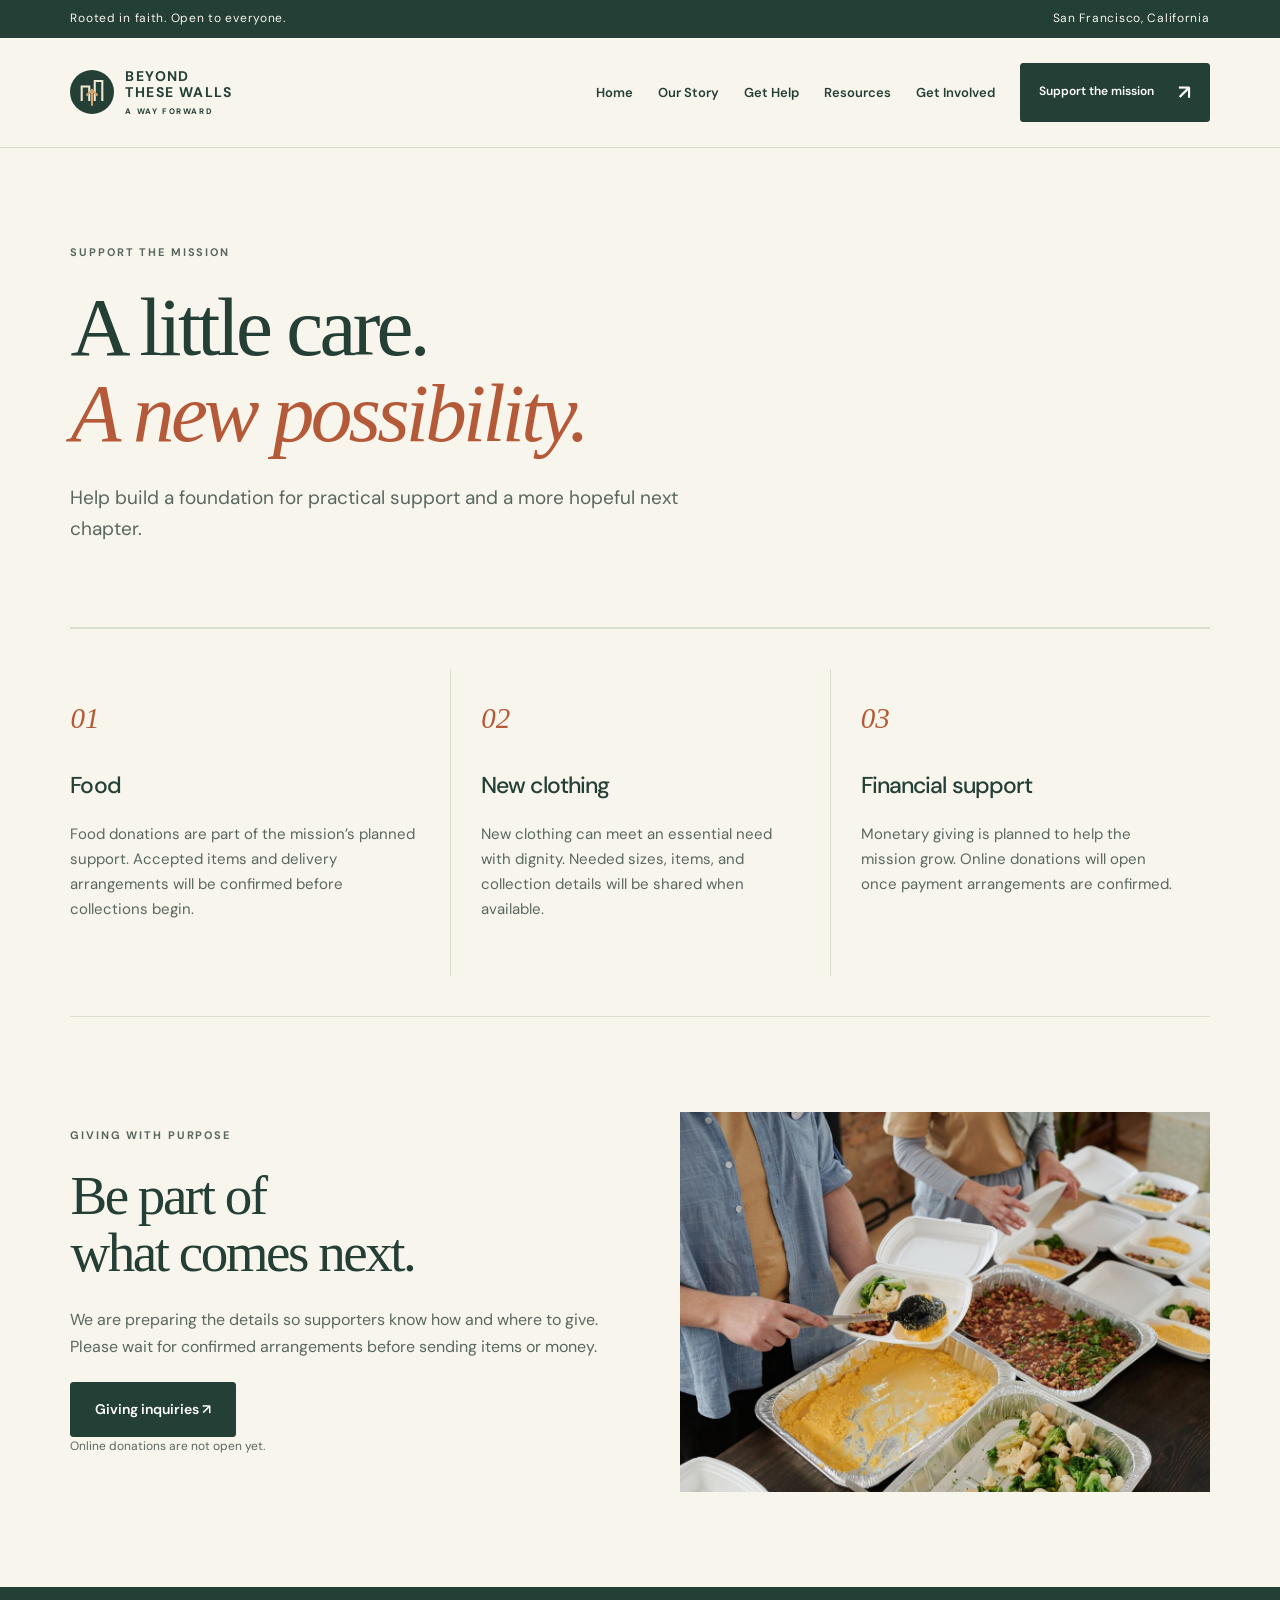
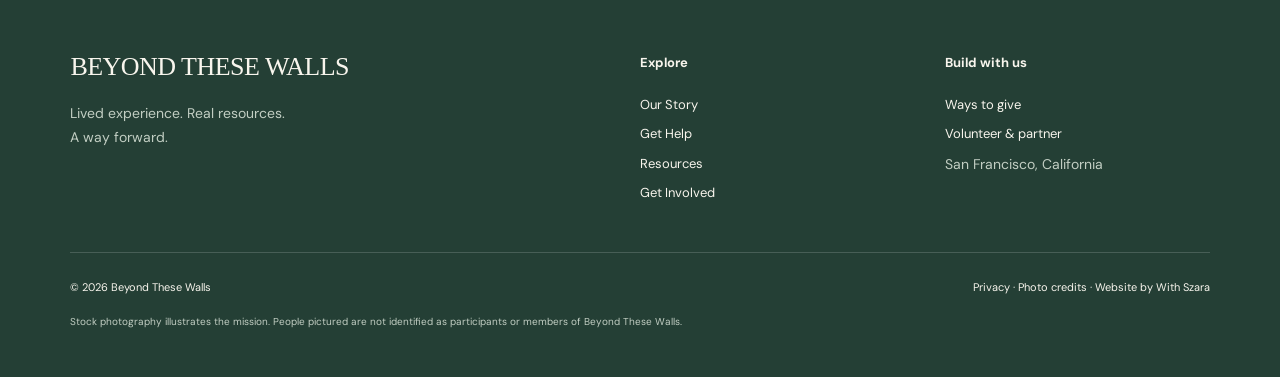
==== donate.html @ e9ce7b75 "Add complete Beyond These Walls website with local stock photography" ====
<!doctype html><html lang="en"><head><meta charset="utf-8"><meta name="viewport" content="width=device-width,initial-scale=1"><title>Support the Mission | Beyond These Walls</title><meta name="description" content="Beyond These Walls is a developing faith inspired mission in San Francisco, focused on dignity, practical resources, and a way forward for women experiencing homelessness."><meta name="theme-color" content="#243f35"><link rel="icon" href="assets/mark.svg" type="image/svg+xml"><link rel="stylesheet" href="style.css"><script src="config.js" defer></script><script src="app.js" defer></script></head><body><a class="skip" href="#main">Skip to content</a><div class="topline">Rooted in faith. Open to everyone. <span>San Francisco, California</span></div><header><a href="index.html" class="brand"><img src="assets/mark.svg" alt="" width="44" height="44"><span>BEYOND<br>THESE WALLS<small>A WAY FORWARD</small></span></a><button class="menu" aria-expanded="false" aria-controls="navigation">Menu ☰</button><nav id="navigation"><a href="index.html">Home</a><a href="our-story.html">Our Story</a><a href="get-help.html">Get Help</a><a href="resources.html">Resources</a><a href="get-involved.html">Get Involved</a><a href="donate.html" class="button compact">Support the mission <span aria-hidden="true">↗</span></a></nav></header><main id="main"><section class="pagehero wrap"><p class="eyebrow">SUPPORT THE MISSION</p><h1>A little care.<br><em>A new possibility.</em></h1><p class="lede">Help build a foundation for practical support and a more hopeful next chapter.</p></section><section class="wrap cards giving"><article><span class="number">01</span><h3>Food</h3><p>Food donations are part of the mission’s planned support. Accepted items and delivery arrangements will be confirmed before collections begin.</p></article><article><span class="number">02</span><h3>New clothing</h3><p>New clothing can meet an essential need with dignity. Needed sizes, items, and collection details will be shared when available.</p></article><article><span class="number">03</span><h3>Financial support</h3><p>Monetary giving is planned to help the mission grow. Online donations will open once payment arrangements are confirmed.</p></article></section><section class="wrap split donationpanel"><div><p class="eyebrow">GIVING WITH PURPOSE</p><h2>Be part of<br>what comes next.</h2><p>We are preparing the details so supporters know how and where to give. Please wait for confirmed arrangements before sending items or money.</p><a class="button" id="donate-link" href="get-help.html">Giving inquiries ↗</a><p class="formnote" id="donation-status">Online donations are not open yet.</p></div><img src="assets/meals.jpg" alt="Hands preparing food packs for a community donation effort" loading="lazy"></section></main><footer><div class="footergrid"><div><a class="footerbrand" href="index.html">BEYOND THESE WALLS</a><p>Lived experience. Real resources.<br>A way forward.</p></div><div><strong>Explore</strong><a href="our-story.html">Our Story</a><a href="get-help.html">Get Help</a><a href="resources.html">Resources</a><a href="get-involved.html">Get Involved</a></div><div><strong>Build with us</strong><a href="donate.html">Ways to give</a><a href="get-involved.html">Volunteer & partner</a><p>San Francisco, California</p></div></div><div class="fine">© 2026 Beyond These Walls <span><a href="privacy.html">Privacy</a> · <a href="photo-credits.html">Photo credits</a> · Website by With Szara</span></div><p class="stocknote">Stock photography illustrates the mission. People pictured are not identified as participants or members of Beyond These Walls.</p></footer></body></html>
---- style.css ----
@import url('https://fonts.googleapis.com/css2?family=DM+Sans:wght@400;500;600;700&family=Manrope:wght@400;500;600;700&display=swap');:root{--cream:#f8f5ed;--ink:#243f35;--muted:#59685f;--orange:#b55a38;--line:#d9ded1;--sand:#eee7d9}*{box-sizing:border-box}body{margin:0;background:var(--cream);color:var(--ink);font:16px/1.65 'DM Sans',Arial,sans-serif}a{color:inherit;text-decoration:none}a:hover{text-decoration:underline}button,input,select,textarea{font:inherit}button,a,input,select,textarea,summary{outline-offset:5px}img{max-width:100%;display:block;object-fit:cover}.skip{position:absolute;left:12px;top:-100px;background:white;padding:10px;z-index:99}.skip:focus{top:12px}.topline{background:var(--ink);color:var(--cream);font-size:12px;letter-spacing:.06em;padding:9px 5.5%;display:flex;justify-content:space-between}header{padding:25px 5.5%;display:flex;align-items:center;justify-content:space-between;gap:30px;border-bottom:1px solid var(--line)}.brand{display:flex;align-items:center;gap:11px;font-size:14px;font-weight:700;line-height:1.15;letter-spacing:.1em}.brand small{display:block;font-size:8px;letter-spacing:.2em;margin-top:7px}nav{display:flex;align-items:center;gap:25px;font-size:13px;font-weight:600}nav [aria-current]{text-decoration:underline;text-underline-offset:7px}.button{display:inline-flex;justify-content:center;align-items:center;gap:24px;background:var(--ink);color:#fff;padding:15px 24px;border:1px solid var(--ink);border-radius:3px;font-size:14px;font-weight:600;cursor:pointer}.button:hover{background:#365446;text-decoration:none}.button.compact{padding:12px 18px;font-size:12px}.button span{font-size:20px}.menu{display:none}.hero{display:grid;grid-template-columns:1fr 1fr;min-height:710px}.herocopy{padding:65px 9% 42px 11%}.eyebrow{font-size:11px;font-weight:700;letter-spacing:.17em;text-transform:uppercase;margin:0 0 23px}h1,h2,h3,p{margin-top:0}h1,h2{font-family:Georgia,'Times New Roman',serif;font-weight:400;line-height:1.04;letter-spacing:-.045em}h1{font-size:clamp(60px,6.4vw,100px);margin-bottom:25px}h1 em,h2 em{color:var(--orange);font-weight:400}h2{font-size:clamp(36px,4.3vw,62px);margin-bottom:26px}h3{font-size:23px;font-weight:500;line-height:1.25;letter-spacing:-.04em}p{color:var(--muted);margin-bottom:22px}.herocopy>p:not(.eyebrow){max-width:390px;font-size:17px}.actions{display:flex;align-items:center;gap:25px;flex-wrap:wrap}.textlink{font-size:14px;font-weight:600;border-bottom:1px solid var(--ink);padding-bottom:5px}.herofoot{display:flex;gap:15px;align-items:center;margin-top:42px;font-size:12px;line-height:1.45}.sun{font-size:48px;color:var(--orange);line-height:1}.herophoto{position:relative;overflow:hidden;min-height:630px}.herophoto>img{width:100%;height:100%;position:absolute;object-position:50% 40%}.herophoto:after{content:'';position:absolute;inset:0;background:linear-gradient(transparent 45%,#152d24bd)}.photolabel{position:absolute;bottom:65px;left:45px;z-index:1;color:#fff;font:38px/1.1 Georgia,serif}.photolabel em{color:#ead2af}.photoindex{position:absolute;bottom:26px;left:45px;color:white;z-index:1;font-size:10px;letter-spacing:.13em}.valuesbar{display:flex;justify-content:space-around;padding:24px 4%;background:var(--sand);font-size:13px;letter-spacing:.03em}.valuesbar span:before{content:'✳';color:var(--orange);margin-right:13px}.wrap{width:89%;max-width:1200px;margin:0 auto;padding-top:95px;padding-bottom:95px}.split{display:grid;grid-template-columns:1fr 1fr;gap:80px;align-items:start}.large{font-size:23px;line-height:1.5;color:var(--ink)}.intro{border-bottom:1px solid var(--line)}.sectionhead{display:flex;justify-content:space-between;align-items:end;gap:40px;margin-bottom:28px}.sectionhead>p{max-width:310px;font-size:14px}.cards{display:grid;grid-template-columns:repeat(3,1fr);gap:0;border-top:1px solid var(--line);border-bottom:1px solid var(--line)}.cards article{padding:33px 30px 33px 0}.cards article+article{padding-left:30px;border-left:1px solid var(--line)}.number{display:block;font:italic 29px Georgia,serif;color:var(--orange);margin-bottom:36px}.cards p{font-size:15px}.cards a{font-size:13px;font-weight:700}.imageband{height:470px;position:relative;display:flex;align-items:center;justify-content:center;text-align:center;overflow:hidden}.imageband>img{position:absolute;inset:0;width:100%;height:100%}.imageband:after{content:'';position:absolute;inset:0;background:#12271bd1}.imageband>div{position:relative;z-index:1;color:white}.imageband .eyebrow{color:#dfc2a0}.imageband h2{font-size:60px}.light{background:var(--cream);color:var(--ink);border-color:var(--cream)}.light:hover{background:var(--sand)}.invitation{text-align:center;max-width:800px}.invitation p{max-width:550px;margin-left:auto;margin-right:auto}.invitation .actions{justify-content:center}.outline{background:transparent;color:var(--ink)}.outline:hover{color:white}footer{background:var(--ink);color:var(--cream);padding:65px 5.5% 25px}footer p{color:#c2cec3;font-size:14px}.footergrid{display:grid;grid-template-columns:2fr 1fr 1fr;gap:40px}.footergrid strong{font-size:13px;display:block;margin-bottom:20px}.footergrid a:not(.footerbrand){display:block;font-size:13px;margin-bottom:8px}.footerbrand{font:26px Georgia,serif;letter-spacing:-.02em;display:block;margin-bottom:20px}.fine{display:flex;justify-content:space-between;border-top:1px solid #ffffff29;margin-top:40px;padding-top:25px;font-size:11px}.stocknote{font-size:10px;max-width:740px;margin-top:18px}.pagehero{padding-bottom:60px;border-bottom:1px solid var(--line)}.pagehero h1{font-size:clamp(55px,6.5vw,88px)}.lede{max-width:620px;font-size:19px}.storyimage img,.roundedphoto{height:580px;width:100%;border-radius:3px}.storyimage small{font-size:10px;color:var(--muted)}.belief{padding-top:10px}.belief>.large{margin-top:40px}.notice{background:var(--sand);padding:30px;margin:35px 0;border-left:3px solid var(--orange)}.notice a{font-weight:700;text-decoration:underline}.notice p:last-child{margin-bottom:0}.contact{align-items:start}.formbox{padding:35px;background:#efeee6;border:1px solid var(--line)}.formbox h2{font-size:40px}label{display:block;font-size:13px;font-weight:600;margin-bottom:18px}input,select,textarea{display:block;width:100%;padding:12px;margin-top:7px;background:var(--cream);border:1px solid #aeb8aa;border-radius:2px;color:var(--ink);font-size:15px}textarea{resize:vertical}.formnote{font-size:12px}#form-status{font-size:14px;font-weight:600}button:disabled{background:#ddd9cf;border-color:#bbb6a9;color:#525d53;cursor:not-allowed}details{padding:19px 0;border-bottom:1px solid var(--line)}summary{font-size:15px;font-weight:600;cursor:pointer}details p{font-size:14px;margin:15px 0 0}.resourcegrid{display:grid;grid-template-columns:1fr 1fr;gap:40px;padding-bottom:30px}.resource{border-bottom:1px solid var(--line);padding-bottom:35px}.resource h2{font-size:34px;line-height:1.15}.resource .number{margin-bottom:15px}.resource .eyebrow{margin-bottom:12px}.resourcegrid+.notice{width:89%;max-width:1200px;margin:0 auto 90px}.opportunity{border-top:1px solid var(--line);padding-top:20px}.opportunity h3{margin-bottom:12px}.giving{padding-top:40px;padding-bottom:40px}.donationpanel{align-items:center}.donationpanel img{height:380px;width:100%}.prose{max-width:850px;padding-top:65px}.prose h2{font-size:32px;margin-top:30px}.prose a{text-decoration:underline}@media(min-width:1550px){.hero{min-height:800px}.herocopy{padding-top:85px}}@media(max-width:1100px){nav{gap:13px;font-size:12px}.button.compact{gap:9px;padding:10px}.herocopy{padding:45px 7%}.hero{min-height:650px}h1{font-size:72px}.herophoto{min-height:650px}.split{gap:40px}.actions{gap:18px}}@media(max-width:800px){header{flex-wrap:wrap;padding:20px 5.5%;gap:15px}.menu{display:block;background:transparent;border:1px solid var(--line);padding:9px 12px;color:var(--ink);border-radius:2px}nav{display:none;width:100%;flex-direction:column;align-items:stretch;padding:10px 0}nav.open{display:flex}nav a{padding:8px 0}.topline{font-size:10px}.topline span{display:none}.hero{grid-template-columns:1fr}.herocopy{padding:48px 5.5% 40px}h1{font-size:74px}.herophoto{min-height:480px}.herophoto>img{object-position:50% 38%}.herofoot{margin-top:30px}.photolabel{bottom:50px;left:25px;font-size:34px}.photoindex{left:25px}.valuesbar{flex-direction:column;gap:12px;padding:22px 5.5%}.wrap{padding:60px 0}.split{grid-template-columns:1fr;gap:30px}.sectionhead{display:block}.sectionhead>p{max-width:none}.cards{grid-template-columns:1fr}.cards article,.cards article+article{padding:28px 0;border-left:0;border-bottom:1px solid var(--line)}.cards article:last-child{border-bottom:0}.number{margin-bottom:20px}.imageband{height:390px;padding:0 5.5%}.imageband h2{font-size:42px}.footergrid{grid-template-columns:1fr 1fr;gap:25px}.footergrid>div:first-child{grid-column:1/-1}.fine{flex-direction:column;gap:15px}.pagehero h1{font-size:56px}.storyimage img,.roundedphoto{height:400px}.belief{padding-top:15px}.resourcegrid{grid-template-columns:1fr;gap:30px}.resourcegrid+.notice{padding:25px;margin-bottom:60px}.formbox{padding:25px}.giving{padding:30px 0}.prose{padding-top:30px}.donationpanel img{height:280px}}@media(prefers-reduced-motion:no-preference){.button{transition:background .15s}html{scroll-behavior:smooth}}
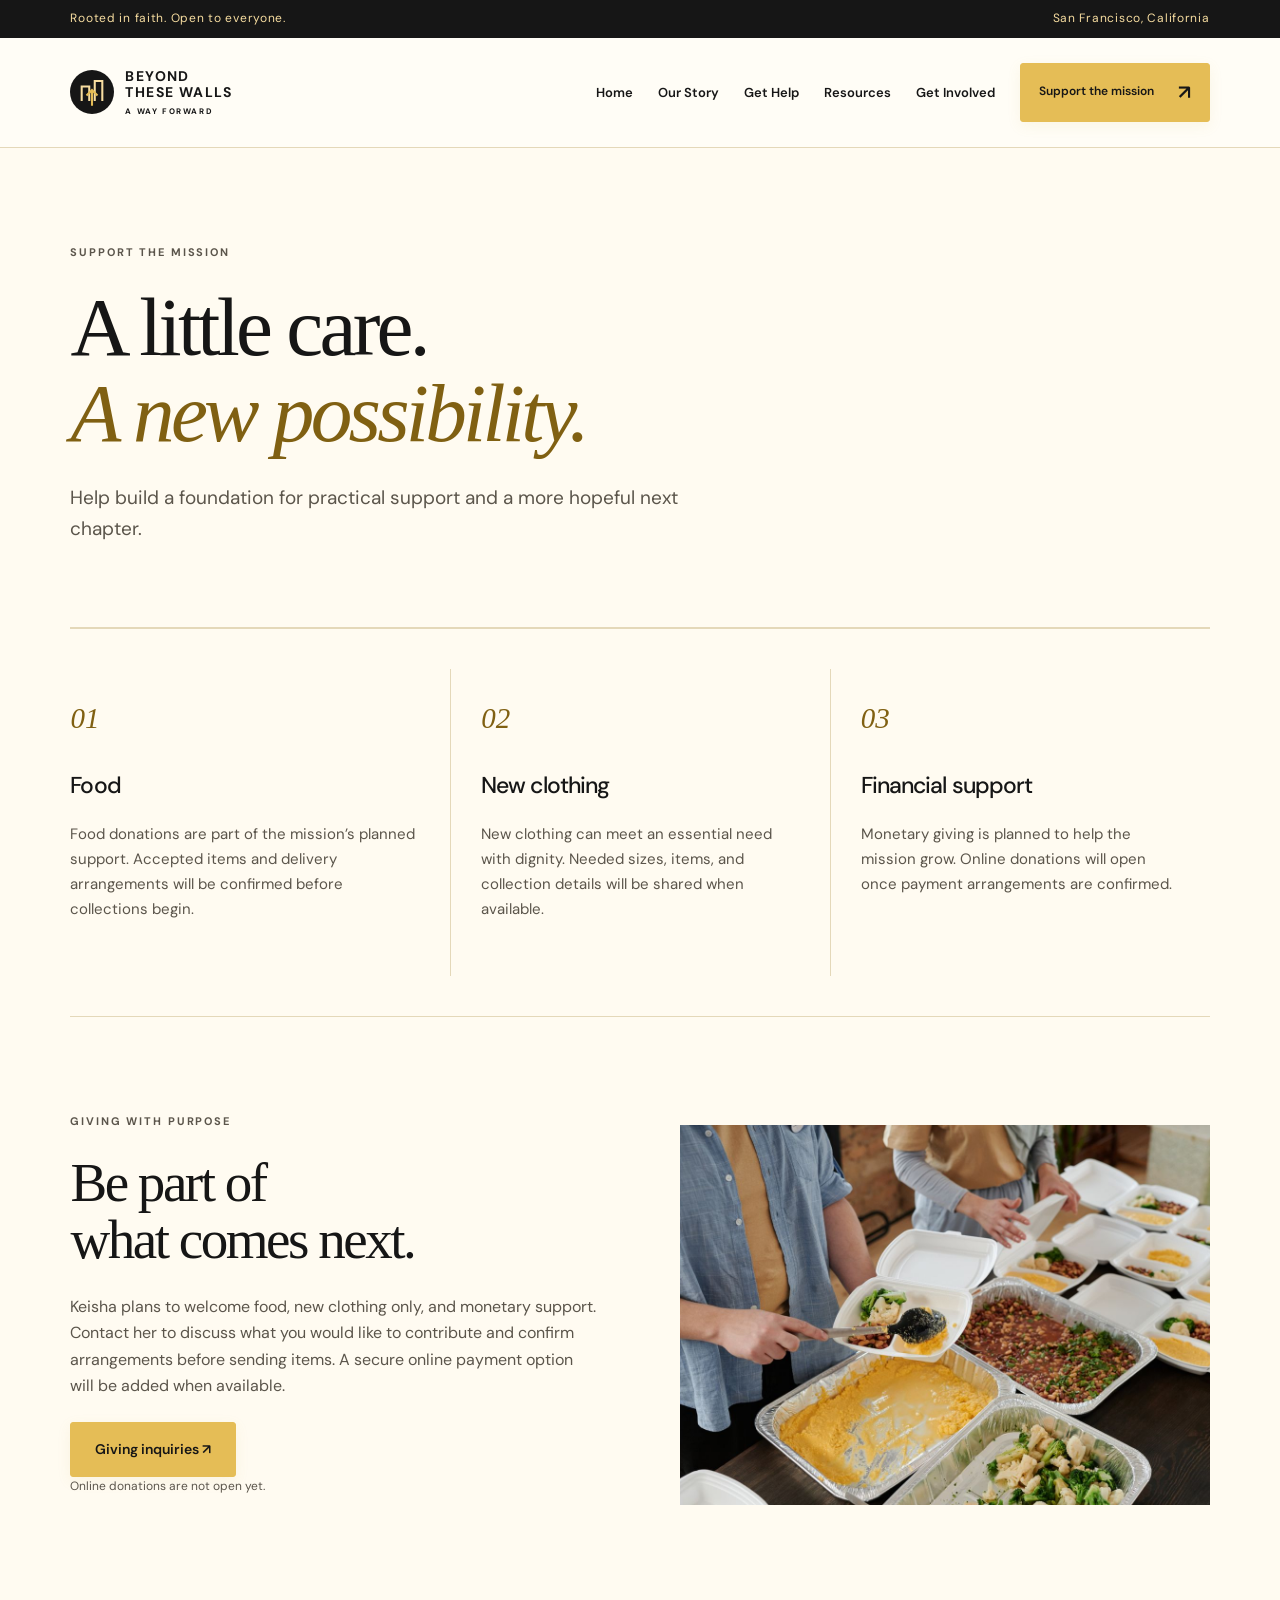
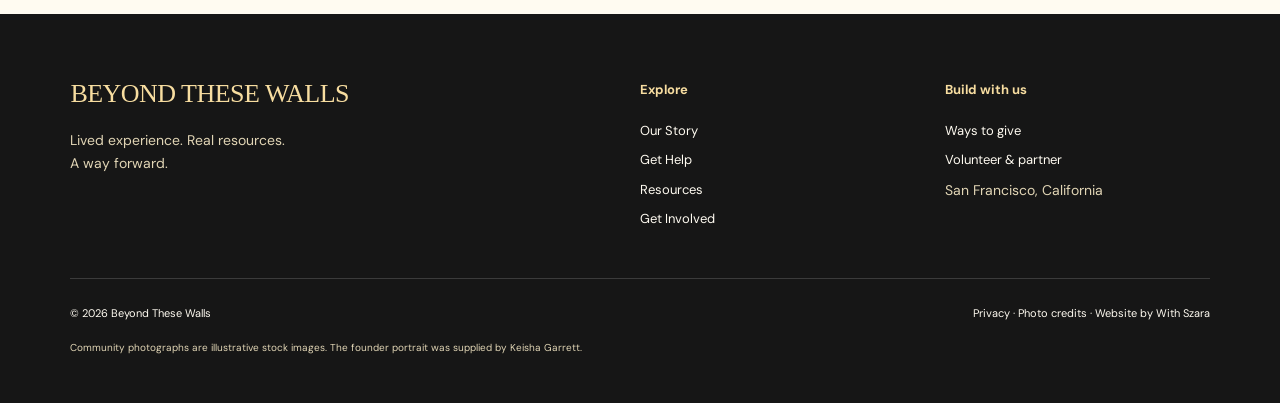
==== commit e88520d8: "Apply Keisha's royal gold and black branding, founder portrait, resource categories and email inquir" ====
--- a/donate.html
+++ b/donate.html
@@ -1 +1 @@
-<!doctype html><html lang="en"><head><meta charset="utf-8"><meta name="viewport" content="width=device-width,initial-scale=1"><title>Support the Mission | Beyond These Walls</title><meta name="description" content="Beyond These Walls is a developing faith inspired mission in San Francisco, focused on dignity, practical resources, and a way forward for women experiencing homelessness."><meta name="theme-color" content="#243f35"><link rel="icon" href="assets/mark.svg" type="image/svg+xml"><link rel="stylesheet" href="style.css"><script src="config.js" defer></script><script src="app.js" defer></script></head><body><a class="skip" href="#main">Skip to content</a><div class="topline">Rooted in faith. Open to everyone. <span>San Francisco, California</span></div><header><a href="index.html" class="brand"><img src="assets/mark.svg" alt="" width="44" height="44"><span>BEYOND<br>THESE WALLS<small>A WAY FORWARD</small></span></a><button class="menu" aria-expanded="false" aria-controls="navigation">Menu ☰</button><nav id="navigation"><a href="index.html">Home</a><a href="our-story.html">Our Story</a><a href="get-help.html">Get Help</a><a href="resources.html">Resources</a><a href="get-involved.html">Get Involved</a><a href="donate.html" class="button compact">Support the mission <span aria-hidden="true">↗</span></a></nav></header><main id="main"><section class="pagehero wrap"><p class="eyebrow">SUPPORT THE MISSION</p><h1>A little care.<br><em>A new possibility.</em></h1><p class="lede">Help build a foundation for practical support and a more hopeful next chapter.</p></section><section class="wrap cards giving"><article><span class="number">01</span><h3>Food</h3><p>Food donations are part of the mission’s planned support. Accepted items and delivery arrangements will be confirmed before collections begin.</p></article><article><span class="number">02</span><h3>New clothing</h3><p>New clothing can meet an essential need with dignity. Needed sizes, items, and collection details will be shared when available.</p></article><article><span class="number">03</span><h3>Financial support</h3><p>Monetary giving is planned to help the mission grow. Online donations will open once payment arrangements are confirmed.</p></article></section><section class="wrap split donationpanel"><div><p class="eyebrow">GIVING WITH PURPOSE</p><h2>Be part of<br>what comes next.</h2><p>We are preparing the details so supporters know how and where to give. Please wait for confirmed arrangements before sending items or money.</p><a class="button" id="donate-link" href="get-help.html">Giving inquiries ↗</a><p class="formnote" id="donation-status">Online donations are not open yet.</p></div><img src="assets/meals.jpg" alt="Hands preparing food packs for a community donation effort" loading="lazy"></section></main><footer><div class="footergrid"><div><a class="footerbrand" href="index.html">BEYOND THESE WALLS</a><p>Lived experience. Real resources.<br>A way forward.</p></div><div><strong>Explore</strong><a href="our-story.html">Our Story</a><a href="get-help.html">Get Help</a><a href="resources.html">Resources</a><a href="get-involved.html">Get Involved</a></div><div><strong>Build with us</strong><a href="donate.html">Ways to give</a><a href="get-involved.html">Volunteer & partner</a><p>San Francisco, California</p></div></div><div class="fine">© 2026 Beyond These Walls <span><a href="privacy.html">Privacy</a> · <a href="photo-credits.html">Photo credits</a> · Website by With Szara</span></div><p class="stocknote">Stock photography illustrates the mission. People pictured are not identified as participants or members of Beyond These Walls.</p></footer></body></html>+<!doctype html><html lang="en"><head><meta charset="utf-8"><meta name="viewport" content="width=device-width,initial-scale=1"><title>Support the Mission | Beyond These Walls</title><meta name="description" content="Beyond These Walls is a developing faith inspired mission in San Francisco, focused on dignity, practical resources, and a way forward for women experiencing homelessness."><meta name="theme-color" content="#161616"><link rel="icon" href="assets/mark.svg" type="image/svg+xml"><link rel="stylesheet" href="style.css"><script src="config.js" defer></script><script src="app.js" defer></script></head><body><a class="skip" href="#main">Skip to content</a><div class="topline">Rooted in faith. Open to everyone. <span>San Francisco, California</span></div><header><a href="index.html" class="brand"><img src="assets/mark.svg" alt="" width="44" height="44"><span>BEYOND<br>THESE WALLS<small>A WAY FORWARD</small></span></a><button class="menu" aria-expanded="false" aria-controls="navigation">Menu ☰</button><nav id="navigation"><a href="index.html">Home</a><a href="our-story.html">Our Story</a><a href="get-help.html">Get Help</a><a href="resources.html">Resources</a><a href="get-involved.html">Get Involved</a><a href="donate.html" class="button compact">Support the mission <span aria-hidden="true">↗</span></a></nav></header><main id="main"><section class="pagehero wrap"><p class="eyebrow">SUPPORT THE MISSION</p><h1>A little care.<br><em>A new possibility.</em></h1><p class="lede">Help build a foundation for practical support and a more hopeful next chapter.</p></section><section class="wrap cards giving"><article><span class="number">01</span><h3>Food</h3><p>Food donations are part of the mission’s planned support. Accepted items and delivery arrangements will be confirmed before collections begin.</p></article><article><span class="number">02</span><h3>New clothing</h3><p>New clothing can meet an essential need with dignity. Needed sizes, items, and collection details will be shared when available.</p></article><article><span class="number">03</span><h3>Financial support</h3><p>Monetary giving is planned to help the mission grow. Online donations will open once payment arrangements are confirmed.</p></article></section><section class="wrap split donationpanel"><div><p class="eyebrow">GIVING WITH PURPOSE</p><h2>Be part of<br>what comes next.</h2><p>Keisha plans to welcome food, new clothing only, and monetary support. Contact her to discuss what you would like to contribute and confirm arrangements before sending items. A secure online payment option will be added when available.</p><a class="button" id="donate-link" href="get-help.html">Giving inquiries ↗</a><p class="formnote" id="donation-status">Online donations are not open yet.</p></div><img src="assets/meals.jpg" alt="Hands preparing food packs for a community donation effort" loading="lazy"></section></main><footer><div class="footergrid"><div><a class="footerbrand" href="index.html">BEYOND THESE WALLS</a><p>Lived experience. Real resources.<br>A way forward.</p></div><div><strong>Explore</strong><a href="our-story.html">Our Story</a><a href="get-help.html">Get Help</a><a href="resources.html">Resources</a><a href="get-involved.html">Get Involved</a></div><div><strong>Build with us</strong><a href="donate.html">Ways to give</a><a href="get-involved.html">Volunteer & partner</a><p>San Francisco, California</p></div></div><div class="fine">© 2026 Beyond These Walls <span><a href="privacy.html">Privacy</a> · <a href="photo-credits.html">Photo credits</a> · Website by With Szara</span></div><p class="stocknote">Community photographs are illustrative stock images. The founder portrait was supplied by Keisha Garrett.</p></footer></body></html>
--- a/style.css
+++ b/style.css
@@ -1 +1,3 @@
-@import url('https://fonts.googleapis.com/css2?family=DM+Sans:wght@400;500;600;700&family=Manrope:wght@400;500;600;700&display=swap');:root{--cream:#f8f5ed;--ink:#243f35;--muted:#59685f;--orange:#b55a38;--line:#d9ded1;--sand:#eee7d9}*{box-sizing:border-box}body{margin:0;background:var(--cream);color:var(--ink);font:16px/1.65 'DM Sans',Arial,sans-serif}a{color:inherit;text-decoration:none}a:hover{text-decoration:underline}button,input,select,textarea{font:inherit}button,a,input,select,textarea,summary{outline-offset:5px}img{max-width:100%;display:block;object-fit:cover}.skip{position:absolute;left:12px;top:-100px;background:white;padding:10px;z-index:99}.skip:focus{top:12px}.topline{background:var(--ink);color:var(--cream);font-size:12px;letter-spacing:.06em;padding:9px 5.5%;display:flex;justify-content:space-between}header{padding:25px 5.5%;display:flex;align-items:center;justify-content:space-between;gap:30px;border-bottom:1px solid var(--line)}.brand{display:flex;align-items:center;gap:11px;font-size:14px;font-weight:700;line-height:1.15;letter-spacing:.1em}.brand small{display:block;font-size:8px;letter-spacing:.2em;margin-top:7px}nav{display:flex;align-items:center;gap:25px;font-size:13px;font-weight:600}nav [aria-current]{text-decoration:underline;text-underline-offset:7px}.button{display:inline-flex;justify-content:center;align-items:center;gap:24px;background:var(--ink);color:#fff;padding:15px 24px;border:1px solid var(--ink);border-radius:3px;font-size:14px;font-weight:600;cursor:pointer}.button:hover{background:#365446;text-decoration:none}.button.compact{padding:12px 18px;font-size:12px}.button span{font-size:20px}.menu{display:none}.hero{display:grid;grid-template-columns:1fr 1fr;min-height:710px}.herocopy{padding:65px 9% 42px 11%}.eyebrow{font-size:11px;font-weight:700;letter-spacing:.17em;text-transform:uppercase;margin:0 0 23px}h1,h2,h3,p{margin-top:0}h1,h2{font-family:Georgia,'Times New Roman',serif;font-weight:400;line-height:1.04;letter-spacing:-.045em}h1{font-size:clamp(60px,6.4vw,100px);margin-bottom:25px}h1 em,h2 em{color:var(--orange);font-weight:400}h2{font-size:clamp(36px,4.3vw,62px);margin-bottom:26px}h3{font-size:23px;font-weight:500;line-height:1.25;letter-spacing:-.04em}p{color:var(--muted);margin-bottom:22px}.herocopy>p:not(.eyebrow){max-width:390px;font-size:17px}.actions{display:flex;align-items:center;gap:25px;flex-wrap:wrap}.textlink{font-size:14px;font-weight:600;border-bottom:1px solid var(--ink);padding-bottom:5px}.herofoot{display:flex;gap:15px;align-items:center;margin-top:42px;font-size:12px;line-height:1.45}.sun{font-size:48px;color:var(--orange);line-height:1}.herophoto{position:relative;overflow:hidden;min-height:630px}.herophoto>img{width:100%;height:100%;position:absolute;object-position:50% 40%}.herophoto:after{content:'';position:absolute;inset:0;background:linear-gradient(transparent 45%,#152d24bd)}.photolabel{position:absolute;bottom:65px;left:45px;z-index:1;color:#fff;font:38px/1.1 Georgia,serif}.photolabel em{color:#ead2af}.photoindex{position:absolute;bottom:26px;left:45px;color:white;z-index:1;font-size:10px;letter-spacing:.13em}.valuesbar{display:flex;justify-content:space-around;padding:24px 4%;background:var(--sand);font-size:13px;letter-spacing:.03em}.valuesbar span:before{content:'✳';color:var(--orange);margin-right:13px}.wrap{width:89%;max-width:1200px;margin:0 auto;padding-top:95px;padding-bottom:95px}.split{display:grid;grid-template-columns:1fr 1fr;gap:80px;align-items:start}.large{font-size:23px;line-height:1.5;color:var(--ink)}.intro{border-bottom:1px solid var(--line)}.sectionhead{display:flex;justify-content:space-between;align-items:end;gap:40px;margin-bottom:28px}.sectionhead>p{max-width:310px;font-size:14px}.cards{display:grid;grid-template-columns:repeat(3,1fr);gap:0;border-top:1px solid var(--line);border-bottom:1px solid var(--line)}.cards article{padding:33px 30px 33px 0}.cards article+article{padding-left:30px;border-left:1px solid var(--line)}.number{display:block;font:italic 29px Georgia,serif;color:var(--orange);margin-bottom:36px}.cards p{font-size:15px}.cards a{font-size:13px;font-weight:700}.imageband{height:470px;position:relative;display:flex;align-items:center;justify-content:center;text-align:center;overflow:hidden}.imageband>img{position:absolute;inset:0;width:100%;height:100%}.imageband:after{content:'';position:absolute;inset:0;background:#12271bd1}.imageband>div{position:relative;z-index:1;color:white}.imageband .eyebrow{color:#dfc2a0}.imageband h2{font-size:60px}.light{background:var(--cream);color:var(--ink);border-color:var(--cream)}.light:hover{background:var(--sand)}.invitation{text-align:center;max-width:800px}.invitation p{max-width:550px;margin-left:auto;margin-right:auto}.invitation .actions{justify-content:center}.outline{background:transparent;color:var(--ink)}.outline:hover{color:white}footer{background:var(--ink);color:var(--cream);padding:65px 5.5% 25px}footer p{color:#c2cec3;font-size:14px}.footergrid{display:grid;grid-template-columns:2fr 1fr 1fr;gap:40px}.footergrid strong{font-size:13px;display:block;margin-bottom:20px}.footergrid a:not(.footerbrand){display:block;font-size:13px;margin-bottom:8px}.footerbrand{font:26px Georgia,serif;letter-spacing:-.02em;display:block;margin-bottom:20px}.fine{display:flex;justify-content:space-between;border-top:1px solid #ffffff29;margin-top:40px;padding-top:25px;font-size:11px}.stocknote{font-size:10px;max-width:740px;margin-top:18px}.pagehero{padding-bottom:60px;border-bottom:1px solid var(--line)}.pagehero h1{font-size:clamp(55px,6.5vw,88px)}.lede{max-width:620px;font-size:19px}.storyimage img,.roundedphoto{height:580px;width:100%;border-radius:3px}.storyimage small{font-size:10px;color:var(--muted)}.belief{padding-top:10px}.belief>.large{margin-top:40px}.notice{background:var(--sand);padding:30px;margin:35px 0;border-left:3px solid var(--orange)}.notice a{font-weight:700;text-decoration:underline}.notice p:last-child{margin-bottom:0}.contact{align-items:start}.formbox{padding:35px;background:#efeee6;border:1px solid var(--line)}.formbox h2{font-size:40px}label{display:block;font-size:13px;font-weight:600;margin-bottom:18px}input,select,textarea{display:block;width:100%;padding:12px;margin-top:7px;background:var(--cream);border:1px solid #aeb8aa;border-radius:2px;color:var(--ink);font-size:15px}textarea{resize:vertical}.formnote{font-size:12px}#form-status{font-size:14px;font-weight:600}button:disabled{background:#ddd9cf;border-color:#bbb6a9;color:#525d53;cursor:not-allowed}details{padding:19px 0;border-bottom:1px solid var(--line)}summary{font-size:15px;font-weight:600;cursor:pointer}details p{font-size:14px;margin:15px 0 0}.resourcegrid{display:grid;grid-template-columns:1fr 1fr;gap:40px;padding-bottom:30px}.resource{border-bottom:1px solid var(--line);padding-bottom:35px}.resource h2{font-size:34px;line-height:1.15}.resource .number{margin-bottom:15px}.resource .eyebrow{margin-bottom:12px}.resourcegrid+.notice{width:89%;max-width:1200px;margin:0 auto 90px}.opportunity{border-top:1px solid var(--line);padding-top:20px}.opportunity h3{margin-bottom:12px}.giving{padding-top:40px;padding-bottom:40px}.donationpanel{align-items:center}.donationpanel img{height:380px;width:100%}.prose{max-width:850px;padding-top:65px}.prose h2{font-size:32px;margin-top:30px}.prose a{text-decoration:underline}@media(min-width:1550px){.hero{min-height:800px}.herocopy{padding-top:85px}}@media(max-width:1100px){nav{gap:13px;font-size:12px}.button.compact{gap:9px;padding:10px}.herocopy{padding:45px 7%}.hero{min-height:650px}h1{font-size:72px}.herophoto{min-height:650px}.split{gap:40px}.actions{gap:18px}}@media(max-width:800px){header{flex-wrap:wrap;padding:20px 5.5%;gap:15px}.menu{display:block;background:transparent;border:1px solid var(--line);padding:9px 12px;color:var(--ink);border-radius:2px}nav{display:none;width:100%;flex-direction:column;align-items:stretch;padding:10px 0}nav.open{display:flex}nav a{padding:8px 0}.topline{font-size:10px}.topline span{display:none}.hero{grid-template-columns:1fr}.herocopy{padding:48px 5.5% 40px}h1{font-size:74px}.herophoto{min-height:480px}.herophoto>img{object-position:50% 38%}.herofoot{margin-top:30px}.photolabel{bottom:50px;left:25px;font-size:34px}.photoindex{left:25px}.valuesbar{flex-direction:column;gap:12px;padding:22px 5.5%}.wrap{padding:60px 0}.split{grid-template-columns:1fr;gap:30px}.sectionhead{display:block}.sectionhead>p{max-width:none}.cards{grid-template-columns:1fr}.cards article,.cards article+article{padding:28px 0;border-left:0;border-bottom:1px solid var(--line)}.cards article:last-child{border-bottom:0}.number{margin-bottom:20px}.imageband{height:390px;padding:0 5.5%}.imageband h2{font-size:42px}.footergrid{grid-template-columns:1fr 1fr;gap:25px}.footergrid>div:first-child{grid-column:1/-1}.fine{flex-direction:column;gap:15px}.pagehero h1{font-size:56px}.storyimage img,.roundedphoto{height:400px}.belief{padding-top:15px}.resourcegrid{grid-template-columns:1fr;gap:30px}.resourcegrid+.notice{padding:25px;margin-bottom:60px}.formbox{padding:25px}.giving{padding:30px 0}.prose{padding-top:30px}.donationpanel img{height:280px}}@media(prefers-reduced-motion:no-preference){.button{transition:background .15s}html{scroll-behavior:smooth}}+@import url('https://fonts.googleapis.com/css2?family=DM+Sans:wght@400;500;600;700&family=Manrope:wght@400;500;600;700&display=swap');:root{--cream:#fffbf1;--ink:#161616;--muted:#5b554b;--orange:#806012;--line:#e4d8b9;--sand:#f4e7bf}*{box-sizing:border-box}body{margin:0;background:var(--cream);color:var(--ink);font:16px/1.65 'DM Sans',Arial,sans-serif}a{color:inherit;text-decoration:none}a:hover{text-decoration:underline}button,input,select,textarea{font:inherit}button,a,input,select,textarea,summary{outline-offset:5px}img{max-width:100%;display:block;object-fit:cover}.skip{position:absolute;left:12px;top:-100px;background:white;padding:10px;z-index:99}.skip:focus{top:12px}.topline{background:var(--ink);color:var(--cream);font-size:12px;letter-spacing:.06em;padding:9px 5.5%;display:flex;justify-content:space-between}header{padding:25px 5.5%;display:flex;align-items:center;justify-content:space-between;gap:30px;border-bottom:1px solid var(--line)}.brand{display:flex;align-items:center;gap:11px;font-size:14px;font-weight:700;line-height:1.15;letter-spacing:.1em}.brand small{display:block;font-size:8px;letter-spacing:.2em;margin-top:7px}nav{display:flex;align-items:center;gap:25px;font-size:13px;font-weight:600}nav [aria-current]{text-decoration:underline;text-underline-offset:7px}.button{display:inline-flex;justify-content:center;align-items:center;gap:24px;background:var(--ink);color:#fff;padding:15px 24px;border:1px solid var(--ink);border-radius:3px;font-size:14px;font-weight:600;cursor:pointer}.button:hover{background:#373020;text-decoration:none}.button.compact{padding:12px 18px;font-size:12px}.button span{font-size:20px}.menu{display:none}.hero{display:grid;grid-template-columns:1fr 1fr;min-height:710px}.herocopy{padding:65px 9% 42px 11%}.eyebrow{font-size:11px;font-weight:700;letter-spacing:.17em;text-transform:uppercase;margin:0 0 23px}h1,h2,h3,p{margin-top:0}h1,h2{font-family:Georgia,'Times New Roman',serif;font-weight:400;line-height:1.04;letter-spacing:-.045em}h1{font-size:clamp(60px,6.4vw,100px);margin-bottom:25px}h1 em,h2 em{color:var(--orange);font-weight:400}h2{font-size:clamp(36px,4.3vw,62px);margin-bottom:26px}h3{font-size:23px;font-weight:500;line-height:1.25;letter-spacing:-.04em}p{color:var(--muted);margin-bottom:22px}.herocopy>p:not(.eyebrow){max-width:390px;font-size:17px}.actions{display:flex;align-items:center;gap:25px;flex-wrap:wrap}.textlink{font-size:14px;font-weight:600;border-bottom:1px solid var(--ink);padding-bottom:5px}.herofoot{display:flex;gap:15px;align-items:center;margin-top:42px;font-size:12px;line-height:1.45}.sun{font-size:48px;color:var(--orange);line-height:1}.herophoto{position:relative;overflow:hidden;min-height:630px}.herophoto>img{width:100%;height:100%;position:absolute;object-position:50% 40%}.herophoto:after{content:'';position:absolute;inset:0;background:linear-gradient(transparent 45%,#171309ce)}.photolabel{position:absolute;bottom:65px;left:45px;z-index:1;color:#fff;font:38px/1.1 Georgia,serif}.photolabel em{color:#ead2af}.photoindex{position:absolute;bottom:26px;left:45px;color:white;z-index:1;font-size:10px;letter-spacing:.13em}.valuesbar{display:flex;justify-content:space-around;padding:24px 4%;background:var(--sand);font-size:13px;letter-spacing:.03em}.valuesbar span:before{content:'✳';color:var(--orange);margin-right:13px}.wrap{width:89%;max-width:1200px;margin:0 auto;padding-top:95px;padding-bottom:95px}.split{display:grid;grid-template-columns:1fr 1fr;gap:80px;align-items:start}.large{font-size:23px;line-height:1.5;color:var(--ink)}.intro{border-bottom:1px solid var(--line)}.sectionhead{display:flex;justify-content:space-between;align-items:end;gap:40px;margin-bottom:28px}.sectionhead>p{max-width:310px;font-size:14px}.cards{display:grid;grid-template-columns:repeat(3,1fr);gap:0;border-top:1px solid var(--line);border-bottom:1px solid var(--line)}.cards article{padding:33px 30px 33px 0}.cards article+article{padding-left:30px;border-left:1px solid var(--line)}.number{display:block;font:italic 29px Georgia,serif;color:var(--orange);margin-bottom:36px}.cards p{font-size:15px}.cards a{font-size:13px;font-weight:700}.imageband{height:470px;position:relative;display:flex;align-items:center;justify-content:center;text-align:center;overflow:hidden}.imageband>img{position:absolute;inset:0;width:100%;height:100%}.imageband:after{content:'';position:absolute;inset:0;background:#16120bd1}.imageband>div{position:relative;z-index:1;color:white}.imageband .eyebrow{color:#dfc2a0}.imageband h2{font-size:60px}.light{background:var(--cream);color:var(--ink);border-color:var(--cream)}.light:hover{background:var(--sand)}.invitation{text-align:center;max-width:800px}.invitation p{max-width:550px;margin-left:auto;margin-right:auto}.invitation .actions{justify-content:center}.outline{background:transparent;color:var(--ink)}.outline:hover{color:white}footer{background:var(--ink);color:var(--cream);padding:65px 5.5% 25px}footer p{color:#e1d5b5;font-size:14px}.footergrid{display:grid;grid-template-columns:2fr 1fr 1fr;gap:40px}.footergrid strong{font-size:13px;display:block;margin-bottom:20px}.footergrid a:not(.footerbrand){display:block;font-size:13px;margin-bottom:8px}.footerbrand{font:26px Georgia,serif;letter-spacing:-.02em;display:block;margin-bottom:20px}.fine{display:flex;justify-content:space-between;border-top:1px solid #ffffff29;margin-top:40px;padding-top:25px;font-size:11px}.stocknote{font-size:10px;max-width:740px;margin-top:18px}.pagehero{padding-bottom:60px;border-bottom:1px solid var(--line)}.pagehero h1{font-size:clamp(55px,6.5vw,88px)}.lede{max-width:620px;font-size:19px}.storyimage img,.roundedphoto{height:580px;width:100%;border-radius:3px}.storyimage small{font-size:10px;color:var(--muted)}.belief{padding-top:10px}.belief>.large{margin-top:40px}.notice{background:var(--sand);padding:30px;margin:35px 0;border-left:3px solid var(--orange)}.notice a{font-weight:700;text-decoration:underline}.notice p:last-child{margin-bottom:0}.contact{align-items:start}.formbox{padding:35px;background:#fff5da;border:1px solid var(--line)}.formbox h2{font-size:40px}label{display:block;font-size:13px;font-weight:600;margin-bottom:18px}input,select,textarea{display:block;width:100%;padding:12px;margin-top:7px;background:var(--cream);border:1px solid #c9b980;border-radius:2px;color:var(--ink);font-size:15px}textarea{resize:vertical}.formnote{font-size:12px}#form-status{font-size:14px;font-weight:600}button:disabled{background:#ddd9cf;border-color:#bbb6a9;color:#525d53;cursor:not-allowed}details{padding:19px 0;border-bottom:1px solid var(--line)}summary{font-size:15px;font-weight:600;cursor:pointer}details p{font-size:14px;margin:15px 0 0}.resourcegrid{display:grid;grid-template-columns:1fr 1fr;gap:40px;padding-bottom:30px}.resource{border-bottom:1px solid var(--line);padding-bottom:35px}.resource h2{font-size:34px;line-height:1.15}.resource .number{margin-bottom:15px}.resource .eyebrow{margin-bottom:12px}.resourcegrid+.notice{width:89%;max-width:1200px;margin:0 auto 90px}.opportunity{border-top:1px solid var(--line);padding-top:20px}.opportunity h3{margin-bottom:12px}.giving{padding-top:40px;padding-bottom:40px}.donationpanel{align-items:center}.donationpanel img{height:380px;width:100%}.prose{max-width:850px;padding-top:65px}.prose h2{font-size:32px;margin-top:30px}.prose a{text-decoration:underline}@media(min-width:1550px){.hero{min-height:800px}.herocopy{padding-top:85px}}@media(max-width:1100px){nav{gap:13px;font-size:12px}.button.compact{gap:9px;padding:10px}.herocopy{padding:45px 7%}.hero{min-height:650px}h1{font-size:72px}.herophoto{min-height:650px}.split{gap:40px}.actions{gap:18px}}@media(max-width:800px){header{flex-wrap:wrap;padding:20px 5.5%;gap:15px}.menu{display:block;background:transparent;border:1px solid var(--line);padding:9px 12px;color:var(--ink);border-radius:2px}nav{display:none;width:100%;flex-direction:column;align-items:stretch;padding:10px 0}nav.open{display:flex}nav a{padding:8px 0}.topline{font-size:10px}.topline span{display:none}.hero{grid-template-columns:1fr}.herocopy{padding:48px 5.5% 40px}h1{font-size:74px}.herophoto{min-height:480px}.herophoto>img{object-position:50% 38%}.herofoot{margin-top:30px}.photolabel{bottom:50px;left:25px;font-size:34px}.photoindex{left:25px}.valuesbar{flex-direction:column;gap:12px;padding:22px 5.5%}.wrap{padding:60px 0}.split{grid-template-columns:1fr;gap:30px}.sectionhead{display:block}.sectionhead>p{max-width:none}.cards{grid-template-columns:1fr}.cards article,.cards article+article{padding:28px 0;border-left:0;border-bottom:1px solid var(--line)}.cards article:last-child{border-bottom:0}.number{margin-bottom:20px}.imageband{height:390px;padding:0 5.5%}.imageband h2{font-size:42px}.footergrid{grid-template-columns:1fr 1fr;gap:25px}.footergrid>div:first-child{grid-column:1/-1}.fine{flex-direction:column;gap:15px}.pagehero h1{font-size:56px}.storyimage img,.roundedphoto{height:400px}.belief{padding-top:15px}.resourcegrid{grid-template-columns:1fr;gap:30px}.resourcegrid+.notice{padding:25px;margin-bottom:60px}.formbox{padding:25px}.giving{padding:30px 0}.prose{padding-top:30px}.donationpanel img{height:280px}}@media(prefers-reduced-motion:no-preference){.button{transition:background .15s}html{scroll-behavior:smooth}}
+/* Royal gold and black: strength with a bright, welcoming foundation. */
+:root{--gold:#e5bd56;--gold-light:#f7dda0}header{background:#fffdf6}.topline{color:var(--gold-light)}.button{background:var(--gold);color:#161616;border-color:var(--gold);box-shadow:0 4px 14px #c6a54b18}.button:hover{background:#f2d17a;color:#161616}.outline{background:transparent;border-color:#161616;box-shadow:none}.outline:hover{background:#161616;color:#fff}.light{background:#fffbf1;border-color:#fffbf1;color:#161616}.hero{background:#161616}.herocopy{color:#fff8e7}.herocopy .eyebrow,.herocopy h1 em,.herocopy .sun{color:var(--gold)}.herocopy>p:not(.eyebrow){color:#e1d5bd}.herocopy .textlink{border-color:var(--gold-light);color:var(--gold-light)}.herofoot{color:#e1d5bd}.valuesbar{background:var(--gold-light)}.photolabel em,.imageband .eyebrow{color:var(--gold-light)}footer .footerbrand,footer strong{color:var(--gold-light)}.storyimage img.founderportrait{object-position:center 27%;height:auto;max-height:680px;aspect-ratio:3/4;border:1px solid #d6b65e}.founderhome{background:#fff5da;border:1px solid #e4d8b9;padding:35px;align-items:center;gap:35px;margin-top:45px}.founderhome img{width:180px;height:230px;object-position:center 30%;border-radius:3px}.founderhome h3{font:32px Georgia,serif}.founderhome .eyebrow{margin-bottom:12px}.founderhome p{margin-bottom:15px}.contactemail{overflow-wrap:anywhere;font-size:14px}.storyimage small{display:block;margin-top:9px}@media(max-width:800px){.founderhome{padding:25px}.founderhome img{width:150px;height:190px}.storyimage img.founderportrait{max-height:530px}.herocopy h1{font-size:clamp(58px,15vw,74px)}}
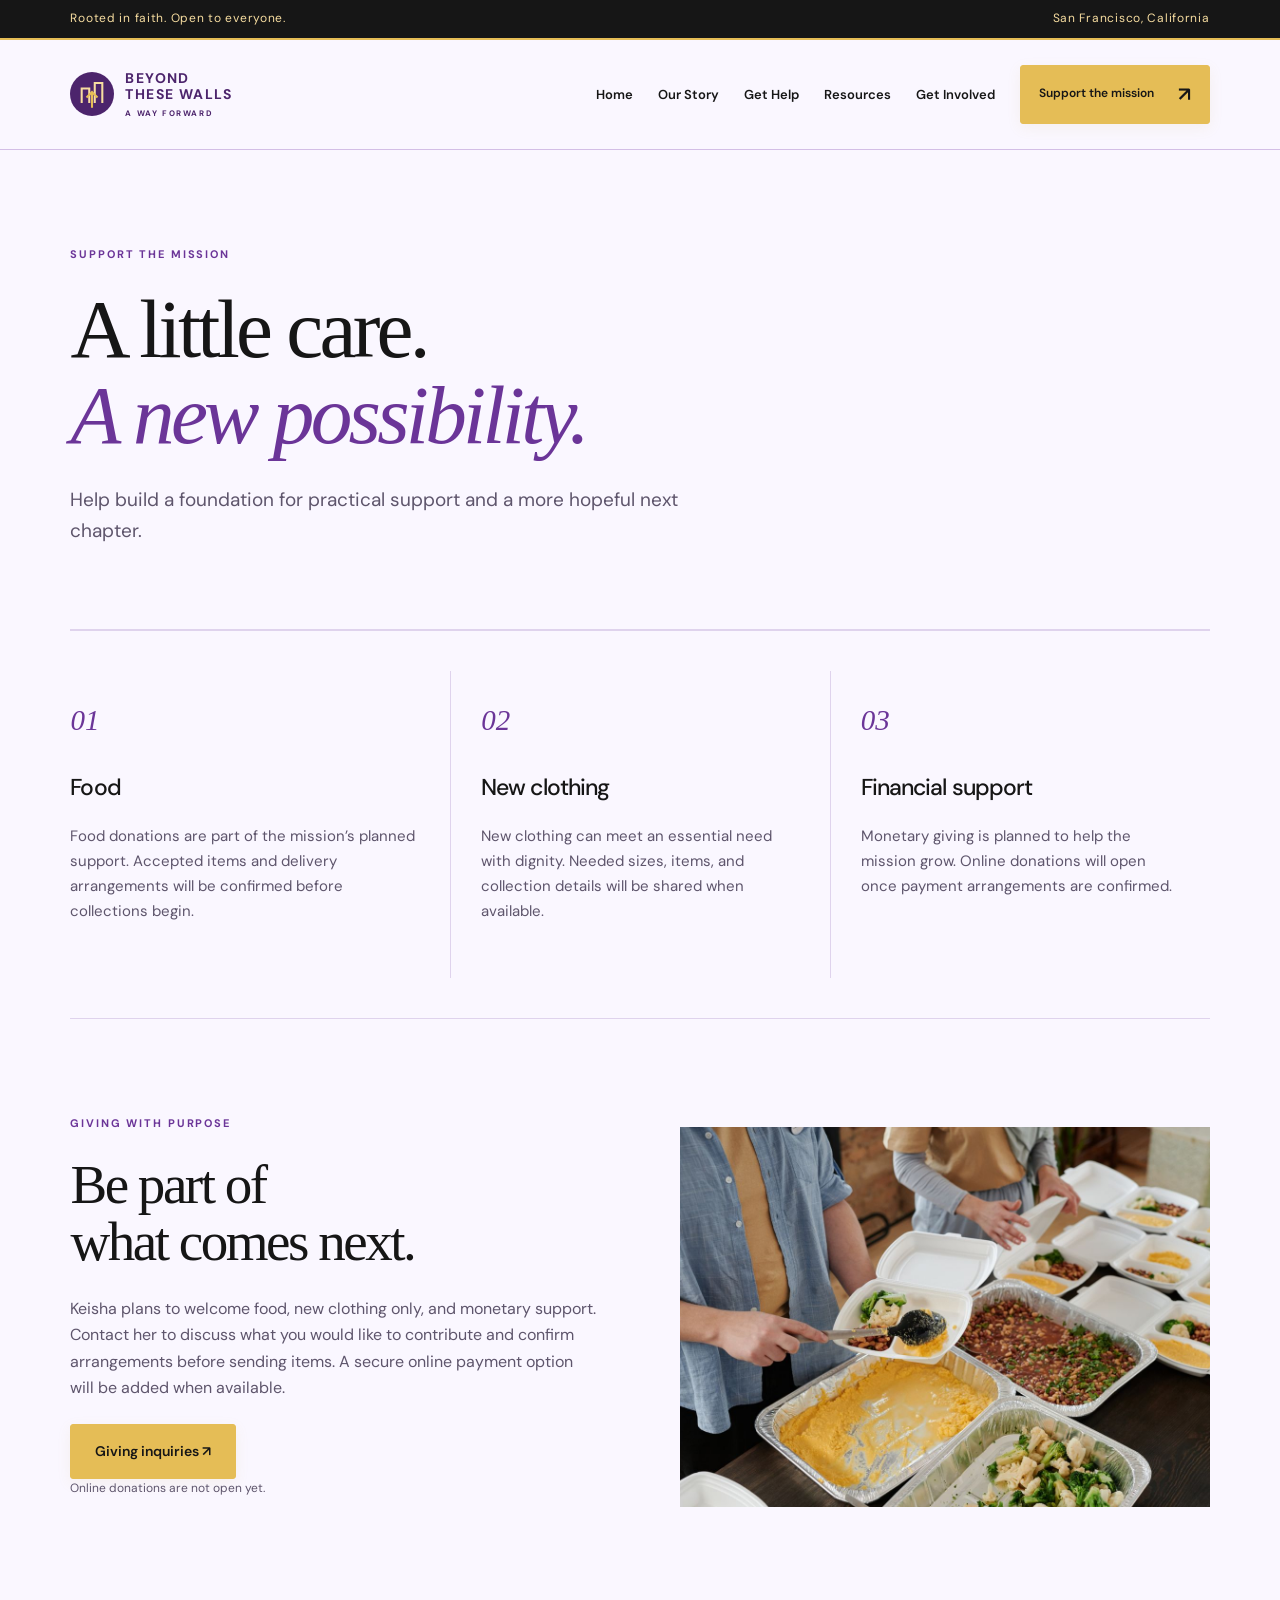
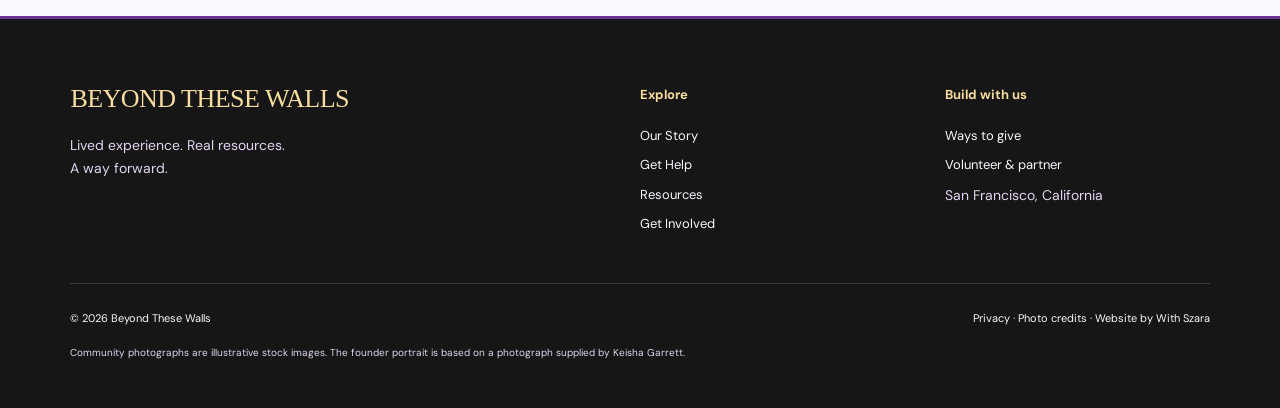
==== commit 39ed89aa: "Replace filtered founder image with professional portrait and refine mobile presentation" ====
--- a/donate.html
+++ b/donate.html
@@ -1 +1 @@
-<!doctype html><html lang="en"><head><meta charset="utf-8"><meta name="viewport" content="width=device-width,initial-scale=1"><title>Support the Mission | Beyond These Walls</title><meta name="description" content="Beyond These Walls is a developing faith inspired mission in San Francisco, focused on dignity, practical resources, and a way forward for women experiencing homelessness."><meta name="theme-color" content="#161616"><link rel="icon" href="assets/mark.svg" type="image/svg+xml"><link rel="stylesheet" href="style.css"><script src="config.js" defer></script><script src="app.js" defer></script></head><body><a class="skip" href="#main">Skip to content</a><div class="topline">Rooted in faith. Open to everyone. <span>San Francisco, California</span></div><header><a href="index.html" class="brand"><img src="assets/mark.svg" alt="" width="44" height="44"><span>BEYOND<br>THESE WALLS<small>A WAY FORWARD</small></span></a><button class="menu" aria-expanded="false" aria-controls="navigation">Menu ☰</button><nav id="navigation"><a href="index.html">Home</a><a href="our-story.html">Our Story</a><a href="get-help.html">Get Help</a><a href="resources.html">Resources</a><a href="get-involved.html">Get Involved</a><a href="donate.html" class="button compact">Support the mission <span aria-hidden="true">↗</span></a></nav></header><main id="main"><section class="pagehero wrap"><p class="eyebrow">SUPPORT THE MISSION</p><h1>A little care.<br><em>A new possibility.</em></h1><p class="lede">Help build a foundation for practical support and a more hopeful next chapter.</p></section><section class="wrap cards giving"><article><span class="number">01</span><h3>Food</h3><p>Food donations are part of the mission’s planned support. Accepted items and delivery arrangements will be confirmed before collections begin.</p></article><article><span class="number">02</span><h3>New clothing</h3><p>New clothing can meet an essential need with dignity. Needed sizes, items, and collection details will be shared when available.</p></article><article><span class="number">03</span><h3>Financial support</h3><p>Monetary giving is planned to help the mission grow. Online donations will open once payment arrangements are confirmed.</p></article></section><section class="wrap split donationpanel"><div><p class="eyebrow">GIVING WITH PURPOSE</p><h2>Be part of<br>what comes next.</h2><p>Keisha plans to welcome food, new clothing only, and monetary support. Contact her to discuss what you would like to contribute and confirm arrangements before sending items. A secure online payment option will be added when available.</p><a class="button" id="donate-link" href="get-help.html">Giving inquiries ↗</a><p class="formnote" id="donation-status">Online donations are not open yet.</p></div><img src="assets/meals.jpg" alt="Hands preparing food packs for a community donation effort" loading="lazy"></section></main><footer><div class="footergrid"><div><a class="footerbrand" href="index.html">BEYOND THESE WALLS</a><p>Lived experience. Real resources.<br>A way forward.</p></div><div><strong>Explore</strong><a href="our-story.html">Our Story</a><a href="get-help.html">Get Help</a><a href="resources.html">Resources</a><a href="get-involved.html">Get Involved</a></div><div><strong>Build with us</strong><a href="donate.html">Ways to give</a><a href="get-involved.html">Volunteer & partner</a><p>San Francisco, California</p></div></div><div class="fine">© 2026 Beyond These Walls <span><a href="privacy.html">Privacy</a> · <a href="photo-credits.html">Photo credits</a> · Website by With Szara</span></div><p class="stocknote">Community photographs are illustrative stock images. The founder portrait was supplied by Keisha Garrett.</p></footer></body></html>+<!doctype html><html lang="en"><head><meta charset="utf-8"><meta name="viewport" content="width=device-width,initial-scale=1"><title>Support the Mission | Beyond These Walls</title><meta name="description" content="Beyond These Walls is a developing faith inspired mission in San Francisco, focused on dignity, practical resources, and a way forward for women experiencing homelessness."><meta name="theme-color" content="#161616"><link rel="icon" href="assets/mark.svg" type="image/svg+xml"><link rel="stylesheet" href="style.css"><script src="config.js" defer></script><script src="app.js" defer></script></head><body><a class="skip" href="#main">Skip to content</a><div class="topline">Rooted in faith. Open to everyone. <span>San Francisco, California</span></div><header><a href="index.html" class="brand"><img src="assets/mark.svg" alt="" width="44" height="44"><span>BEYOND<br>THESE WALLS<small>A WAY FORWARD</small></span></a><button class="menu" aria-expanded="false" aria-controls="navigation">Menu ☰</button><nav id="navigation"><a href="index.html">Home</a><a href="our-story.html">Our Story</a><a href="get-help.html">Get Help</a><a href="resources.html">Resources</a><a href="get-involved.html">Get Involved</a><a href="donate.html" class="button compact">Support the mission <span aria-hidden="true">↗︎</span></a></nav></header><main id="main"><section class="pagehero wrap"><p class="eyebrow">SUPPORT THE MISSION</p><h1>A little care.<br><em>A new possibility.</em></h1><p class="lede">Help build a foundation for practical support and a more hopeful next chapter.</p></section><section class="wrap cards giving"><article><span class="number">01</span><h3>Food</h3><p>Food donations are part of the mission’s planned support. Accepted items and delivery arrangements will be confirmed before collections begin.</p></article><article><span class="number">02</span><h3>New clothing</h3><p>New clothing can meet an essential need with dignity. Needed sizes, items, and collection details will be shared when available.</p></article><article><span class="number">03</span><h3>Financial support</h3><p>Monetary giving is planned to help the mission grow. Online donations will open once payment arrangements are confirmed.</p></article></section><section class="wrap split donationpanel"><div><p class="eyebrow">GIVING WITH PURPOSE</p><h2>Be part of<br>what comes next.</h2><p>Keisha plans to welcome food, new clothing only, and monetary support. Contact her to discuss what you would like to contribute and confirm arrangements before sending items. A secure online payment option will be added when available.</p><a class="button" id="donate-link" href="get-help.html">Giving inquiries ↗︎</a><p class="formnote" id="donation-status">Online donations are not open yet.</p></div><img src="assets/meals.jpg" alt="Hands preparing food packs for a community donation effort" loading="lazy"></section></main><footer><div class="footergrid"><div><a class="footerbrand" href="index.html">BEYOND THESE WALLS</a><p>Lived experience. Real resources.<br>A way forward.</p></div><div><strong>Explore</strong><a href="our-story.html">Our Story</a><a href="get-help.html">Get Help</a><a href="resources.html">Resources</a><a href="get-involved.html">Get Involved</a></div><div><strong>Build with us</strong><a href="donate.html">Ways to give</a><a href="get-involved.html">Volunteer & partner</a><p>San Francisco, California</p></div></div><div class="fine">© 2026 Beyond These Walls <span><a href="privacy.html">Privacy</a> · <a href="photo-credits.html">Photo credits</a> · Website by With Szara</span></div><p class="stocknote">Community photographs are illustrative stock images. The founder portrait is based on a photograph supplied by Keisha Garrett.</p></footer></body></html>
--- a/style.css
+++ b/style.css
@@ -1,3 +1,12 @@
-@import url('https://fonts.googleapis.com/css2?family=DM+Sans:wght@400;500;600;700&family=Manrope:wght@400;500;600;700&display=swap');:root{--cream:#fffbf1;--ink:#161616;--muted:#5b554b;--orange:#806012;--line:#e4d8b9;--sand:#f4e7bf}*{box-sizing:border-box}body{margin:0;background:var(--cream);color:var(--ink);font:16px/1.65 'DM Sans',Arial,sans-serif}a{color:inherit;text-decoration:none}a:hover{text-decoration:underline}button,input,select,textarea{font:inherit}button,a,input,select,textarea,summary{outline-offset:5px}img{max-width:100%;display:block;object-fit:cover}.skip{position:absolute;left:12px;top:-100px;background:white;padding:10px;z-index:99}.skip:focus{top:12px}.topline{background:var(--ink);color:var(--cream);font-size:12px;letter-spacing:.06em;padding:9px 5.5%;display:flex;justify-content:space-between}header{padding:25px 5.5%;display:flex;align-items:center;justify-content:space-between;gap:30px;border-bottom:1px solid var(--line)}.brand{display:flex;align-items:center;gap:11px;font-size:14px;font-weight:700;line-height:1.15;letter-spacing:.1em}.brand small{display:block;font-size:8px;letter-spacing:.2em;margin-top:7px}nav{display:flex;align-items:center;gap:25px;font-size:13px;font-weight:600}nav [aria-current]{text-decoration:underline;text-underline-offset:7px}.button{display:inline-flex;justify-content:center;align-items:center;gap:24px;background:var(--ink);color:#fff;padding:15px 24px;border:1px solid var(--ink);border-radius:3px;font-size:14px;font-weight:600;cursor:pointer}.button:hover{background:#373020;text-decoration:none}.button.compact{padding:12px 18px;font-size:12px}.button span{font-size:20px}.menu{display:none}.hero{display:grid;grid-template-columns:1fr 1fr;min-height:710px}.herocopy{padding:65px 9% 42px 11%}.eyebrow{font-size:11px;font-weight:700;letter-spacing:.17em;text-transform:uppercase;margin:0 0 23px}h1,h2,h3,p{margin-top:0}h1,h2{font-family:Georgia,'Times New Roman',serif;font-weight:400;line-height:1.04;letter-spacing:-.045em}h1{font-size:clamp(60px,6.4vw,100px);margin-bottom:25px}h1 em,h2 em{color:var(--orange);font-weight:400}h2{font-size:clamp(36px,4.3vw,62px);margin-bottom:26px}h3{font-size:23px;font-weight:500;line-height:1.25;letter-spacing:-.04em}p{color:var(--muted);margin-bottom:22px}.herocopy>p:not(.eyebrow){max-width:390px;font-size:17px}.actions{display:flex;align-items:center;gap:25px;flex-wrap:wrap}.textlink{font-size:14px;font-weight:600;border-bottom:1px solid var(--ink);padding-bottom:5px}.herofoot{display:flex;gap:15px;align-items:center;margin-top:42px;font-size:12px;line-height:1.45}.sun{font-size:48px;color:var(--orange);line-height:1}.herophoto{position:relative;overflow:hidden;min-height:630px}.herophoto>img{width:100%;height:100%;position:absolute;object-position:50% 40%}.herophoto:after{content:'';position:absolute;inset:0;background:linear-gradient(transparent 45%,#171309ce)}.photolabel{position:absolute;bottom:65px;left:45px;z-index:1;color:#fff;font:38px/1.1 Georgia,serif}.photolabel em{color:#ead2af}.photoindex{position:absolute;bottom:26px;left:45px;color:white;z-index:1;font-size:10px;letter-spacing:.13em}.valuesbar{display:flex;justify-content:space-around;padding:24px 4%;background:var(--sand);font-size:13px;letter-spacing:.03em}.valuesbar span:before{content:'✳';color:var(--orange);margin-right:13px}.wrap{width:89%;max-width:1200px;margin:0 auto;padding-top:95px;padding-bottom:95px}.split{display:grid;grid-template-columns:1fr 1fr;gap:80px;align-items:start}.large{font-size:23px;line-height:1.5;color:var(--ink)}.intro{border-bottom:1px solid var(--line)}.sectionhead{display:flex;justify-content:space-between;align-items:end;gap:40px;margin-bottom:28px}.sectionhead>p{max-width:310px;font-size:14px}.cards{display:grid;grid-template-columns:repeat(3,1fr);gap:0;border-top:1px solid var(--line);border-bottom:1px solid var(--line)}.cards article{padding:33px 30px 33px 0}.cards article+article{padding-left:30px;border-left:1px solid var(--line)}.number{display:block;font:italic 29px Georgia,serif;color:var(--orange);margin-bottom:36px}.cards p{font-size:15px}.cards a{font-size:13px;font-weight:700}.imageband{height:470px;position:relative;display:flex;align-items:center;justify-content:center;text-align:center;overflow:hidden}.imageband>img{position:absolute;inset:0;width:100%;height:100%}.imageband:after{content:'';position:absolute;inset:0;background:#16120bd1}.imageband>div{position:relative;z-index:1;color:white}.imageband .eyebrow{color:#dfc2a0}.imageband h2{font-size:60px}.light{background:var(--cream);color:var(--ink);border-color:var(--cream)}.light:hover{background:var(--sand)}.invitation{text-align:center;max-width:800px}.invitation p{max-width:550px;margin-left:auto;margin-right:auto}.invitation .actions{justify-content:center}.outline{background:transparent;color:var(--ink)}.outline:hover{color:white}footer{background:var(--ink);color:var(--cream);padding:65px 5.5% 25px}footer p{color:#e1d5b5;font-size:14px}.footergrid{display:grid;grid-template-columns:2fr 1fr 1fr;gap:40px}.footergrid strong{font-size:13px;display:block;margin-bottom:20px}.footergrid a:not(.footerbrand){display:block;font-size:13px;margin-bottom:8px}.footerbrand{font:26px Georgia,serif;letter-spacing:-.02em;display:block;margin-bottom:20px}.fine{display:flex;justify-content:space-between;border-top:1px solid #ffffff29;margin-top:40px;padding-top:25px;font-size:11px}.stocknote{font-size:10px;max-width:740px;margin-top:18px}.pagehero{padding-bottom:60px;border-bottom:1px solid var(--line)}.pagehero h1{font-size:clamp(55px,6.5vw,88px)}.lede{max-width:620px;font-size:19px}.storyimage img,.roundedphoto{height:580px;width:100%;border-radius:3px}.storyimage small{font-size:10px;color:var(--muted)}.belief{padding-top:10px}.belief>.large{margin-top:40px}.notice{background:var(--sand);padding:30px;margin:35px 0;border-left:3px solid var(--orange)}.notice a{font-weight:700;text-decoration:underline}.notice p:last-child{margin-bottom:0}.contact{align-items:start}.formbox{padding:35px;background:#fff5da;border:1px solid var(--line)}.formbox h2{font-size:40px}label{display:block;font-size:13px;font-weight:600;margin-bottom:18px}input,select,textarea{display:block;width:100%;padding:12px;margin-top:7px;background:var(--cream);border:1px solid #c9b980;border-radius:2px;color:var(--ink);font-size:15px}textarea{resize:vertical}.formnote{font-size:12px}#form-status{font-size:14px;font-weight:600}button:disabled{background:#ddd9cf;border-color:#bbb6a9;color:#525d53;cursor:not-allowed}details{padding:19px 0;border-bottom:1px solid var(--line)}summary{font-size:15px;font-weight:600;cursor:pointer}details p{font-size:14px;margin:15px 0 0}.resourcegrid{display:grid;grid-template-columns:1fr 1fr;gap:40px;padding-bottom:30px}.resource{border-bottom:1px solid var(--line);padding-bottom:35px}.resource h2{font-size:34px;line-height:1.15}.resource .number{margin-bottom:15px}.resource .eyebrow{margin-bottom:12px}.resourcegrid+.notice{width:89%;max-width:1200px;margin:0 auto 90px}.opportunity{border-top:1px solid var(--line);padding-top:20px}.opportunity h3{margin-bottom:12px}.giving{padding-top:40px;padding-bottom:40px}.donationpanel{align-items:center}.donationpanel img{height:380px;width:100%}.prose{max-width:850px;padding-top:65px}.prose h2{font-size:32px;margin-top:30px}.prose a{text-decoration:underline}@media(min-width:1550px){.hero{min-height:800px}.herocopy{padding-top:85px}}@media(max-width:1100px){nav{gap:13px;font-size:12px}.button.compact{gap:9px;padding:10px}.herocopy{padding:45px 7%}.hero{min-height:650px}h1{font-size:72px}.herophoto{min-height:650px}.split{gap:40px}.actions{gap:18px}}@media(max-width:800px){header{flex-wrap:wrap;padding:20px 5.5%;gap:15px}.menu{display:block;background:transparent;border:1px solid var(--line);padding:9px 12px;color:var(--ink);border-radius:2px}nav{display:none;width:100%;flex-direction:column;align-items:stretch;padding:10px 0}nav.open{display:flex}nav a{padding:8px 0}.topline{font-size:10px}.topline span{display:none}.hero{grid-template-columns:1fr}.herocopy{padding:48px 5.5% 40px}h1{font-size:74px}.herophoto{min-height:480px}.herophoto>img{object-position:50% 38%}.herofoot{margin-top:30px}.photolabel{bottom:50px;left:25px;font-size:34px}.photoindex{left:25px}.valuesbar{flex-direction:column;gap:12px;padding:22px 5.5%}.wrap{padding:60px 0}.split{grid-template-columns:1fr;gap:30px}.sectionhead{display:block}.sectionhead>p{max-width:none}.cards{grid-template-columns:1fr}.cards article,.cards article+article{padding:28px 0;border-left:0;border-bottom:1px solid var(--line)}.cards article:last-child{border-bottom:0}.number{margin-bottom:20px}.imageband{height:390px;padding:0 5.5%}.imageband h2{font-size:42px}.footergrid{grid-template-columns:1fr 1fr;gap:25px}.footergrid>div:first-child{grid-column:1/-1}.fine{flex-direction:column;gap:15px}.pagehero h1{font-size:56px}.storyimage img,.roundedphoto{height:400px}.belief{padding-top:15px}.resourcegrid{grid-template-columns:1fr;gap:30px}.resourcegrid+.notice{padding:25px;margin-bottom:60px}.formbox{padding:25px}.giving{padding:30px 0}.prose{padding-top:30px}.donationpanel img{height:280px}}@media(prefers-reduced-motion:no-preference){.button{transition:background .15s}html{scroll-behavior:smooth}}
-/* Royal gold and black: strength with a bright, welcoming foundation. */
-:root{--gold:#e5bd56;--gold-light:#f7dda0}header{background:#fffdf6}.topline{color:var(--gold-light)}.button{background:var(--gold);color:#161616;border-color:var(--gold);box-shadow:0 4px 14px #c6a54b18}.button:hover{background:#f2d17a;color:#161616}.outline{background:transparent;border-color:#161616;box-shadow:none}.outline:hover{background:#161616;color:#fff}.light{background:#fffbf1;border-color:#fffbf1;color:#161616}.hero{background:#161616}.herocopy{color:#fff8e7}.herocopy .eyebrow,.herocopy h1 em,.herocopy .sun{color:var(--gold)}.herocopy>p:not(.eyebrow){color:#e1d5bd}.herocopy .textlink{border-color:var(--gold-light);color:var(--gold-light)}.herofoot{color:#e1d5bd}.valuesbar{background:var(--gold-light)}.photolabel em,.imageband .eyebrow{color:var(--gold-light)}footer .footerbrand,footer strong{color:var(--gold-light)}.storyimage img.founderportrait{object-position:center 27%;height:auto;max-height:680px;aspect-ratio:3/4;border:1px solid #d6b65e}.founderhome{background:#fff5da;border:1px solid #e4d8b9;padding:35px;align-items:center;gap:35px;margin-top:45px}.founderhome img{width:180px;height:230px;object-position:center 30%;border-radius:3px}.founderhome h3{font:32px Georgia,serif}.founderhome .eyebrow{margin-bottom:12px}.founderhome p{margin-bottom:15px}.contactemail{overflow-wrap:anywhere;font-size:14px}.storyimage small{display:block;margin-top:9px}@media(max-width:800px){.founderhome{padding:25px}.founderhome img{width:150px;height:190px}.storyimage img.founderportrait{max-height:530px}.herocopy h1{font-size:clamp(58px,15vw,74px)}}
+@import url('https://fonts.googleapis.com/css2?family=DM+Sans:wght@400;500;600;700&family=Manrope:wght@400;500;600;700&display=swap');:root{--cream:#faf7ff;--ink:#161616;--muted:#5e556c;--orange:#6b3598;--line:#dfd3ed;--sand:#eee4f7}*{box-sizing:border-box}body{margin:0;background:var(--cream);color:var(--ink);font:16px/1.65 'DM Sans',Arial,sans-serif}a{color:inherit;text-decoration:none}a:hover{text-decoration:underline}button,input,select,textarea{font:inherit}button,a,input,select,textarea,summary{outline-offset:5px}img{max-width:100%;display:block;object-fit:cover}.skip{position:absolute;left:12px;top:-100px;background:white;padding:10px;z-index:99}.skip:focus{top:12px}.topline{background:var(--ink);color:var(--cream);font-size:12px;letter-spacing:.06em;padding:9px 5.5%;display:flex;justify-content:space-between}header{padding:25px 5.5%;display:flex;align-items:center;justify-content:space-between;gap:30px;border-bottom:1px solid var(--line)}.brand{display:flex;align-items:center;gap:11px;font-size:14px;font-weight:700;line-height:1.15;letter-spacing:.1em}.brand small{display:block;font-size:8px;letter-spacing:.2em;margin-top:7px}nav{display:flex;align-items:center;gap:25px;font-size:13px;font-weight:600}nav [aria-current]{text-decoration:underline;text-underline-offset:7px}.button{display:inline-flex;justify-content:center;align-items:center;gap:24px;background:var(--ink);color:#fff;padding:15px 24px;border:1px solid var(--ink);border-radius:3px;font-size:14px;font-weight:600;cursor:pointer}.button:hover{background:#42205e;text-decoration:none}.button.compact{padding:12px 18px;font-size:12px}.button span{font-size:20px}.menu{display:none}.hero{display:grid;grid-template-columns:1fr 1fr;min-height:710px}.herocopy{padding:65px 9% 42px 11%}.eyebrow{font-size:11px;font-weight:700;letter-spacing:.17em;text-transform:uppercase;margin:0 0 23px}h1,h2,h3,p{margin-top:0}h1,h2{font-family:Georgia,'Times New Roman',serif;font-weight:400;line-height:1.04;letter-spacing:-.045em}h1{font-size:clamp(60px,6.4vw,100px);margin-bottom:25px}h1 em,h2 em{color:var(--orange);font-weight:400}h2{font-size:clamp(36px,4.3vw,62px);margin-bottom:26px}h3{font-size:23px;font-weight:500;line-height:1.25;letter-spacing:-.04em}p{color:var(--muted);margin-bottom:22px}.herocopy>p:not(.eyebrow){max-width:390px;font-size:17px}.actions{display:flex;align-items:center;gap:25px;flex-wrap:wrap}.textlink{font-size:14px;font-weight:600;border-bottom:1px solid var(--ink);padding-bottom:5px}.herofoot{display:flex;gap:15px;align-items:center;margin-top:42px;font-size:12px;line-height:1.45}.herophoto{position:relative;overflow:hidden;min-height:630px}.herophoto>img{width:100%;height:100%;position:absolute;object-position:50% 40%}.herophoto:after{content:'';position:absolute;inset:0;background:linear-gradient(transparent 45%,#190f26d9)}.photolabel{position:absolute;bottom:65px;left:45px;z-index:1;color:#fff;font:38px/1.1 Georgia,serif}.photolabel em{color:#f7dda0}.photoindex{position:absolute;bottom:26px;left:45px;color:white;z-index:1;font-size:10px;letter-spacing:.13em}.valuesbar{display:flex;justify-content:space-around;padding:24px 4%;background:var(--sand);font-size:13px;letter-spacing:.03em}.wrap{width:89%;max-width:1200px;margin:0 auto;padding-top:95px;padding-bottom:95px}.split{display:grid;grid-template-columns:1fr 1fr;gap:80px;align-items:start}.large{font-size:23px;line-height:1.5;color:var(--ink)}.intro{border-bottom:1px solid var(--line)}.sectionhead{display:flex;justify-content:space-between;align-items:end;gap:40px;margin-bottom:28px}.sectionhead>p{max-width:310px;font-size:14px}.cards{display:grid;grid-template-columns:repeat(3,1fr);gap:0;border-top:1px solid var(--line);border-bottom:1px solid var(--line)}.cards article{padding:33px 30px 33px 0}.cards article+article{padding-left:30px;border-left:1px solid var(--line)}.number{display:block;font:italic 29px Georgia,serif;color:var(--orange);margin-bottom:36px}.cards p{font-size:15px}.cards a{font-size:13px;font-weight:700}.imageband{height:470px;position:relative;display:flex;align-items:center;justify-content:center;text-align:center;overflow:hidden}.imageband>img{position:absolute;inset:0;width:100%;height:100%}.imageband:after{content:'';position:absolute;inset:0;background:#21102edb}.imageband>div{position:relative;z-index:1;color:white}.imageband .eyebrow{color:#f7dda0}.imageband h2{font-size:60px}.light{background:var(--cream);color:var(--ink);border-color:var(--cream)}.light:hover{background:var(--sand)}.invitation{text-align:center;max-width:800px}.invitation p{max-width:550px;margin-left:auto;margin-right:auto}.invitation .actions{justify-content:center}.outline{background:transparent;color:var(--ink)}.outline:hover{color:white}footer{background:var(--ink);color:var(--cream);padding:65px 5.5% 25px}footer p{color:#e2d5f1;font-size:14px}.footergrid{display:grid;grid-template-columns:2fr 1fr 1fr;gap:40px}.footergrid strong{font-size:13px;display:block;margin-bottom:20px}.footergrid a:not(.footerbrand){display:block;font-size:13px;margin-bottom:8px}.footerbrand{font:26px Georgia,serif;letter-spacing:-.02em;display:block;margin-bottom:20px}.fine{display:flex;justify-content:space-between;border-top:1px solid #ffffff29;margin-top:40px;padding-top:25px;font-size:11px}.stocknote{font-size:10px;max-width:740px;margin-top:18px}.pagehero{padding-bottom:60px;border-bottom:1px solid var(--line)}.pagehero h1{font-size:clamp(55px,6.5vw,88px)}.lede{max-width:620px;font-size:19px}.storyimage img,.roundedphoto{height:580px;width:100%;border-radius:3px}.storyimage small{font-size:10px;color:var(--muted)}.belief{padding-top:10px}.belief>.large{margin-top:40px}.notice{background:var(--sand);padding:30px;margin:35px 0;border-left:3px solid var(--orange)}.notice a{font-weight:700;text-decoration:underline}.notice p:last-child{margin-bottom:0}.contact{align-items:start}.formbox{padding:35px;background:#f0e6fa;border:1px solid var(--line)}.formbox h2{font-size:40px}label{display:block;font-size:13px;font-weight:600;margin-bottom:18px}input,select,textarea{display:block;width:100%;padding:12px;margin-top:7px;background:var(--cream);border:1px solid #b5a1c7;border-radius:2px;color:var(--ink);font-size:15px}textarea{resize:vertical}.formnote{font-size:12px}#form-status{font-size:14px;font-weight:600}button:disabled{background:#ddd9cf;border-color:#bbb6a9;color:#5e556c;cursor:not-allowed}details{padding:19px 0;border-bottom:1px solid var(--line)}summary{font-size:15px;font-weight:600;cursor:pointer}details p{font-size:14px;margin:15px 0 0}.resourcegrid{display:grid;grid-template-columns:1fr 1fr;gap:40px;padding-bottom:30px}.resource{border-bottom:1px solid var(--line);padding-bottom:35px}.resource h2{font-size:34px;line-height:1.15}.resource .number{margin-bottom:15px}.resource .eyebrow{margin-bottom:12px}.resourcegrid+.notice{width:89%;max-width:1200px;margin:0 auto 90px}.opportunity{border-top:1px solid var(--line);padding-top:20px}.opportunity h3{margin-bottom:12px}.giving{padding-top:40px;padding-bottom:40px}.donationpanel{align-items:center}.donationpanel img{height:380px;width:100%}.prose{max-width:850px;padding-top:65px}.prose h2{font-size:32px;margin-top:30px}.prose a{text-decoration:underline}@media(min-width:1550px){.hero{min-height:800px}.herocopy{padding-top:85px}}@media(max-width:1100px){nav{gap:13px;font-size:12px}.button.compact{gap:9px;padding:10px}.herocopy{padding:45px 7%}.hero{min-height:650px}h1{font-size:72px}.herophoto{min-height:650px}.split{gap:40px}.actions{gap:18px}}@media(max-width:800px){header{flex-wrap:wrap;padding:20px 5.5%;gap:15px}.menu{display:block;background:transparent;border:1px solid var(--line);padding:9px 12px;color:var(--ink);border-radius:2px}nav{display:none;width:100%;flex-direction:column;align-items:stretch;padding:10px 0}nav.open{display:flex}nav a{padding:8px 0}.topline{font-size:10px}.topline span{display:none}.hero{grid-template-columns:1fr}.herocopy{padding:48px 5.5% 40px}h1{font-size:74px}.herophoto{min-height:480px}.herophoto>img{object-position:50% 38%}.herofoot{margin-top:30px}.photolabel{bottom:50px;left:25px;font-size:34px}.photoindex{left:25px}.valuesbar{flex-direction:column;gap:12px;padding:22px 5.5%}.wrap{padding:60px 0}.split{grid-template-columns:1fr;gap:30px}.sectionhead{display:block}.sectionhead>p{max-width:none}.cards{grid-template-columns:1fr}.cards article,.cards article+article{padding:28px 0;border-left:0;border-bottom:1px solid var(--line)}.cards article:last-child{border-bottom:0}.number{margin-bottom:20px}.imageband{height:390px;padding:0 5.5%}.imageband h2{font-size:42px}.footergrid{grid-template-columns:1fr 1fr;gap:25px}.footergrid>div:first-child{grid-column:1/-1}.fine{flex-direction:column;gap:15px}.pagehero h1{font-size:56px}.storyimage img,.roundedphoto{height:400px}.belief{padding-top:15px}.resourcegrid{grid-template-columns:1fr;gap:30px}.resourcegrid+.notice{padding:25px;margin-bottom:60px}.formbox{padding:25px}.giving{padding:30px 0}.prose{padding-top:30px}.donationpanel img{height:280px}}@media(prefers-reduced-motion:no-preference){.button{transition:background .15s}html{scroll-behavior:smooth}}
+/* Royal purple, black, and gold. */
+:root{--gold:#e5bd56;--gold-light:#f7dda0}header{background:#faf7ff}.topline{color:var(--gold-light)}.button{background:var(--gold);color:#161616;border-color:var(--gold);box-shadow:0 4px 14px #c6a54b18}.button:hover{background:#f2d17a;color:#161616}.outline{background:transparent;border-color:#161616;box-shadow:none}.outline:hover{background:#161616;color:#fff}.light{background:#faf7ff;border-color:#faf7ff;color:#161616}.hero{background:linear-gradient(135deg,#161616 0%,#321747 100%)}.herocopy{color:#fff8e7}.herocopy .eyebrow,.herocopy h1 em{color:var(--gold-light)}.herocopy>p:not(.eyebrow){color:#e2d5f1}.herocopy .textlink{border-color:var(--gold-light);color:var(--gold-light)}.herofoot{color:#e2d5f1}.valuesbar{background:#4c246c;color:var(--gold-light)}.photolabel em,.imageband .eyebrow{color:var(--gold-light)}footer .footerbrand,footer strong{color:var(--gold-light)}.storyimage img.founderportrait{object-position:center 27%;height:auto;max-height:680px;aspect-ratio:3/4;border:1px solid #d6b65e}.founderhome{background:#f0e6fa;border:1px solid #dfd3ed;padding:35px;align-items:center;gap:35px;margin-top:45px}.founderhome img{width:180px;height:230px;object-position:center 30%;border-radius:3px}.founderhome h3{font:32px Georgia,serif}.founderhome .eyebrow{margin-bottom:12px}.founderhome p{margin-bottom:15px}.contactemail{overflow-wrap:anywhere;font-size:14px}.storyimage small{display:block;margin-top:9px}@media(max-width:800px){.founderhome{padding:25px}.founderhome img{width:150px;height:190px}.storyimage img.founderportrait{max-height:530px}.herocopy h1{font-size:clamp(58px,15vw,74px)}}
+
+/* Keep purple visible across pages, with accessible gold accents. */
+.brand{color:#4c246c}.eyebrow{color:#6b3598}.topline{border-bottom:2px solid var(--gold)}header{border-bottom-color:#d3bee6}nav [aria-current]{text-decoration-color:#6b3598}.formbox{border-top:4px solid #6b3598}.founderhome{border-left:4px solid #6b3598}.button:focus-visible,input:focus-visible,select:focus-visible,textarea:focus-visible,a:focus-visible,summary:focus-visible{outline:3px solid #8a51b7}.button.light{background:var(--gold-light);border-color:var(--gold-light)}.button.light:hover{background:var(--gold)}footer{border-top:3px solid #6b3598}
+
+/* Meaningful symbols for the three care cards. */
+.care-icon{display:flex;align-items:center;justify-content:center;width:54px;height:54px;margin-bottom:28px;border:1px solid var(--gold);border-radius:50%;background:#eee4f7;color:#6b3598}.care-icon svg{display:block;flex:none}@media(max-width:800px){.care-icon{margin-bottom:22px}}
+
+/* Editorial founder layout and consistent photographic framing. */
+.founderhome{grid-template-columns:180px minmax(0,1fr)}.founderhome img{height:auto;aspect-ratio:3/4;object-position:center center;background:#e9e4df}.storyimage img.founderportrait{object-position:center center;object-fit:cover}.founderhome h3{line-height:1.15}.care-icon{border-radius:14px}.cards a,.textlink{font-variant-emoji:text}@media(max-width:800px){.founderhome{grid-template-columns:1fr}.founderhome img{width:180px;max-width:100%;height:auto;aspect-ratio:3/4}}
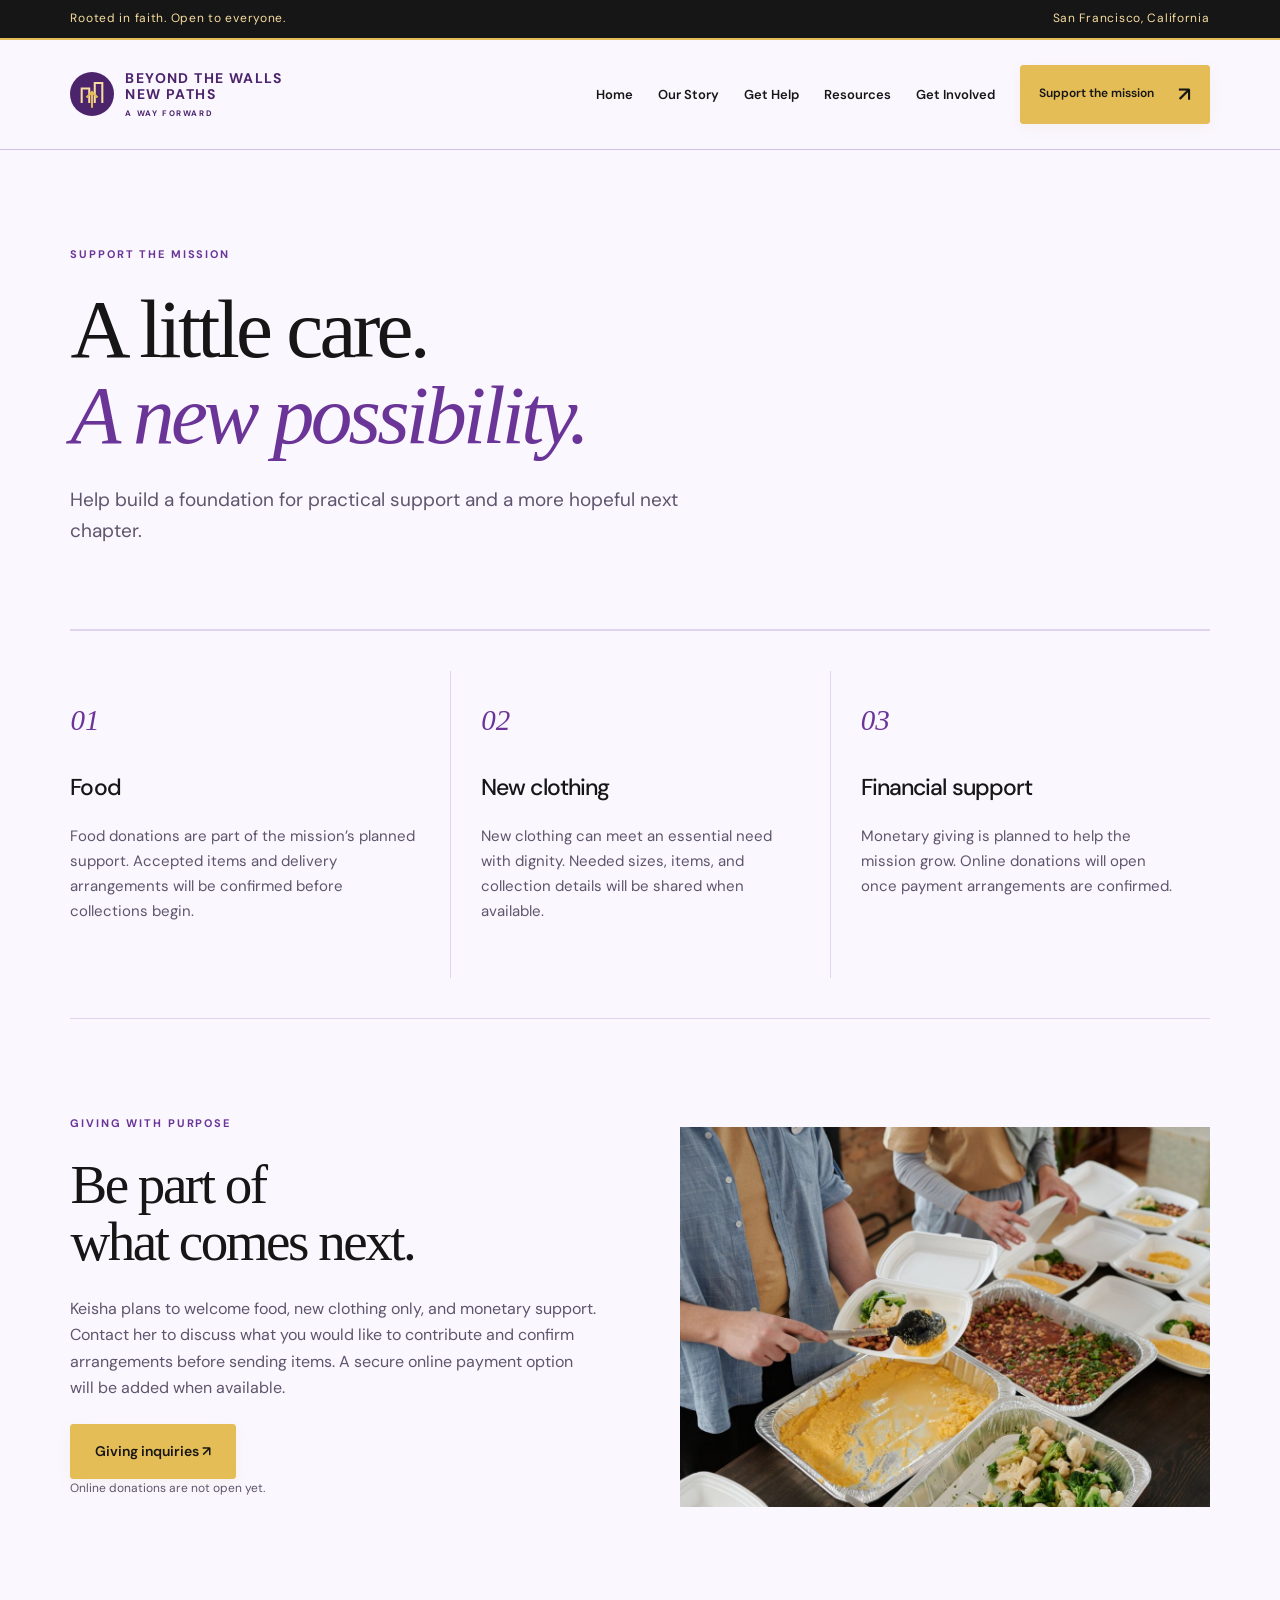
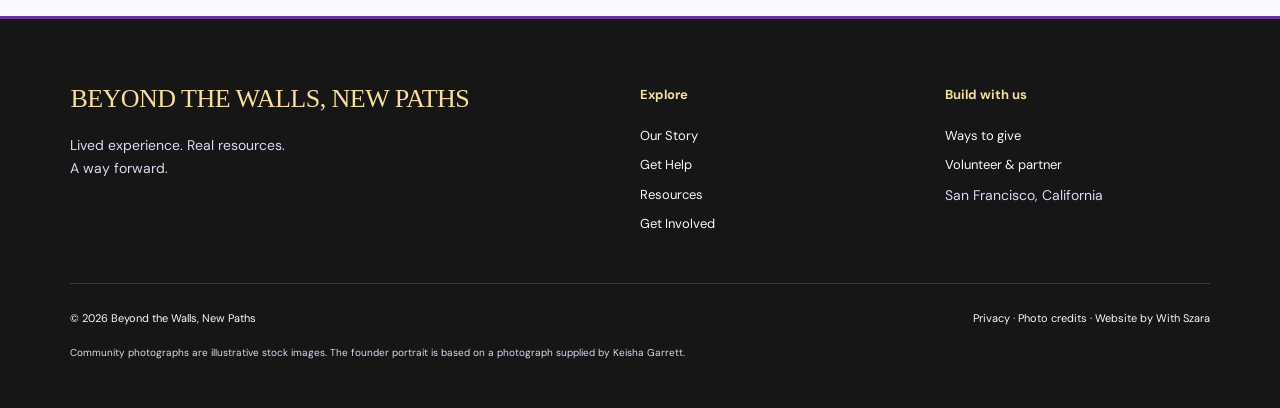
==== commit e82d76f1: "Rename mission to Beyond the Walls, New Paths across website and email inquiry subjects" ====
--- a/donate.html
+++ b/donate.html
@@ -1 +1 @@
-<!doctype html><html lang="en"><head><meta charset="utf-8"><meta name="viewport" content="width=device-width,initial-scale=1"><title>Support the Mission | Beyond These Walls</title><meta name="description" content="Beyond These Walls is a developing faith inspired mission in San Francisco, focused on dignity, practical resources, and a way forward for women experiencing homelessness."><meta name="theme-color" content="#161616"><link rel="icon" href="assets/mark.svg" type="image/svg+xml"><link rel="stylesheet" href="style.css"><script src="config.js" defer></script><script src="app.js" defer></script></head><body><a class="skip" href="#main">Skip to content</a><div class="topline">Rooted in faith. Open to everyone. <span>San Francisco, California</span></div><header><a href="index.html" class="brand"><img src="assets/mark.svg" alt="" width="44" height="44"><span>BEYOND<br>THESE WALLS<small>A WAY FORWARD</small></span></a><button class="menu" aria-expanded="false" aria-controls="navigation">Menu ☰</button><nav id="navigation"><a href="index.html">Home</a><a href="our-story.html">Our Story</a><a href="get-help.html">Get Help</a><a href="resources.html">Resources</a><a href="get-involved.html">Get Involved</a><a href="donate.html" class="button compact">Support the mission <span aria-hidden="true">↗︎</span></a></nav></header><main id="main"><section class="pagehero wrap"><p class="eyebrow">SUPPORT THE MISSION</p><h1>A little care.<br><em>A new possibility.</em></h1><p class="lede">Help build a foundation for practical support and a more hopeful next chapter.</p></section><section class="wrap cards giving"><article><span class="number">01</span><h3>Food</h3><p>Food donations are part of the mission’s planned support. Accepted items and delivery arrangements will be confirmed before collections begin.</p></article><article><span class="number">02</span><h3>New clothing</h3><p>New clothing can meet an essential need with dignity. Needed sizes, items, and collection details will be shared when available.</p></article><article><span class="number">03</span><h3>Financial support</h3><p>Monetary giving is planned to help the mission grow. Online donations will open once payment arrangements are confirmed.</p></article></section><section class="wrap split donationpanel"><div><p class="eyebrow">GIVING WITH PURPOSE</p><h2>Be part of<br>what comes next.</h2><p>Keisha plans to welcome food, new clothing only, and monetary support. Contact her to discuss what you would like to contribute and confirm arrangements before sending items. A secure online payment option will be added when available.</p><a class="button" id="donate-link" href="get-help.html">Giving inquiries ↗︎</a><p class="formnote" id="donation-status">Online donations are not open yet.</p></div><img src="assets/meals.jpg" alt="Hands preparing food packs for a community donation effort" loading="lazy"></section></main><footer><div class="footergrid"><div><a class="footerbrand" href="index.html">BEYOND THESE WALLS</a><p>Lived experience. Real resources.<br>A way forward.</p></div><div><strong>Explore</strong><a href="our-story.html">Our Story</a><a href="get-help.html">Get Help</a><a href="resources.html">Resources</a><a href="get-involved.html">Get Involved</a></div><div><strong>Build with us</strong><a href="donate.html">Ways to give</a><a href="get-involved.html">Volunteer & partner</a><p>San Francisco, California</p></div></div><div class="fine">© 2026 Beyond These Walls <span><a href="privacy.html">Privacy</a> · <a href="photo-credits.html">Photo credits</a> · Website by With Szara</span></div><p class="stocknote">Community photographs are illustrative stock images. The founder portrait is based on a photograph supplied by Keisha Garrett.</p></footer></body></html>+<!doctype html><html lang="en"><head><meta charset="utf-8"><meta name="viewport" content="width=device-width,initial-scale=1"><title>Support the Mission | Beyond the Walls, New Paths</title><meta name="description" content="Beyond the Walls, New Paths is a developing faith inspired mission in San Francisco, focused on dignity, practical resources, and a way forward for women experiencing homelessness."><meta name="theme-color" content="#161616"><link rel="icon" href="assets/mark.svg" type="image/svg+xml"><link rel="stylesheet" href="style.css"><script src="config.js" defer></script><script src="app.js" defer></script></head><body><a class="skip" href="#main">Skip to content</a><div class="topline">Rooted in faith. Open to everyone. <span>San Francisco, California</span></div><header><a href="index.html" class="brand"><img src="assets/mark.svg" alt="" width="44" height="44"><span>BEYOND THE WALLS<br>NEW PATHS<small>A WAY FORWARD</small></span></a><button class="menu" aria-expanded="false" aria-controls="navigation">Menu ☰</button><nav id="navigation"><a href="index.html">Home</a><a href="our-story.html">Our Story</a><a href="get-help.html">Get Help</a><a href="resources.html">Resources</a><a href="get-involved.html">Get Involved</a><a href="donate.html" class="button compact">Support the mission <span aria-hidden="true">↗︎</span></a></nav></header><main id="main"><section class="pagehero wrap"><p class="eyebrow">SUPPORT THE MISSION</p><h1>A little care.<br><em>A new possibility.</em></h1><p class="lede">Help build a foundation for practical support and a more hopeful next chapter.</p></section><section class="wrap cards giving"><article><span class="number">01</span><h3>Food</h3><p>Food donations are part of the mission’s planned support. Accepted items and delivery arrangements will be confirmed before collections begin.</p></article><article><span class="number">02</span><h3>New clothing</h3><p>New clothing can meet an essential need with dignity. Needed sizes, items, and collection details will be shared when available.</p></article><article><span class="number">03</span><h3>Financial support</h3><p>Monetary giving is planned to help the mission grow. Online donations will open once payment arrangements are confirmed.</p></article></section><section class="wrap split donationpanel"><div><p class="eyebrow">GIVING WITH PURPOSE</p><h2>Be part of<br>what comes next.</h2><p>Keisha plans to welcome food, new clothing only, and monetary support. Contact her to discuss what you would like to contribute and confirm arrangements before sending items. A secure online payment option will be added when available.</p><a class="button" id="donate-link" href="get-help.html">Giving inquiries ↗︎</a><p class="formnote" id="donation-status">Online donations are not open yet.</p></div><img src="assets/meals.jpg" alt="Hands preparing food packs for a community donation effort" loading="lazy"></section></main><footer><div class="footergrid"><div><a class="footerbrand" href="index.html">BEYOND THE WALLS, NEW PATHS</a><p>Lived experience. Real resources.<br>A way forward.</p></div><div><strong>Explore</strong><a href="our-story.html">Our Story</a><a href="get-help.html">Get Help</a><a href="resources.html">Resources</a><a href="get-involved.html">Get Involved</a></div><div><strong>Build with us</strong><a href="donate.html">Ways to give</a><a href="get-involved.html">Volunteer & partner</a><p>San Francisco, California</p></div></div><div class="fine">© 2026 Beyond the Walls, New Paths <span><a href="privacy.html">Privacy</a> · <a href="photo-credits.html">Photo credits</a> · Website by With Szara</span></div><p class="stocknote">Community photographs are illustrative stock images. The founder portrait is based on a photograph supplied by Keisha Garrett.</p></footer></body></html>
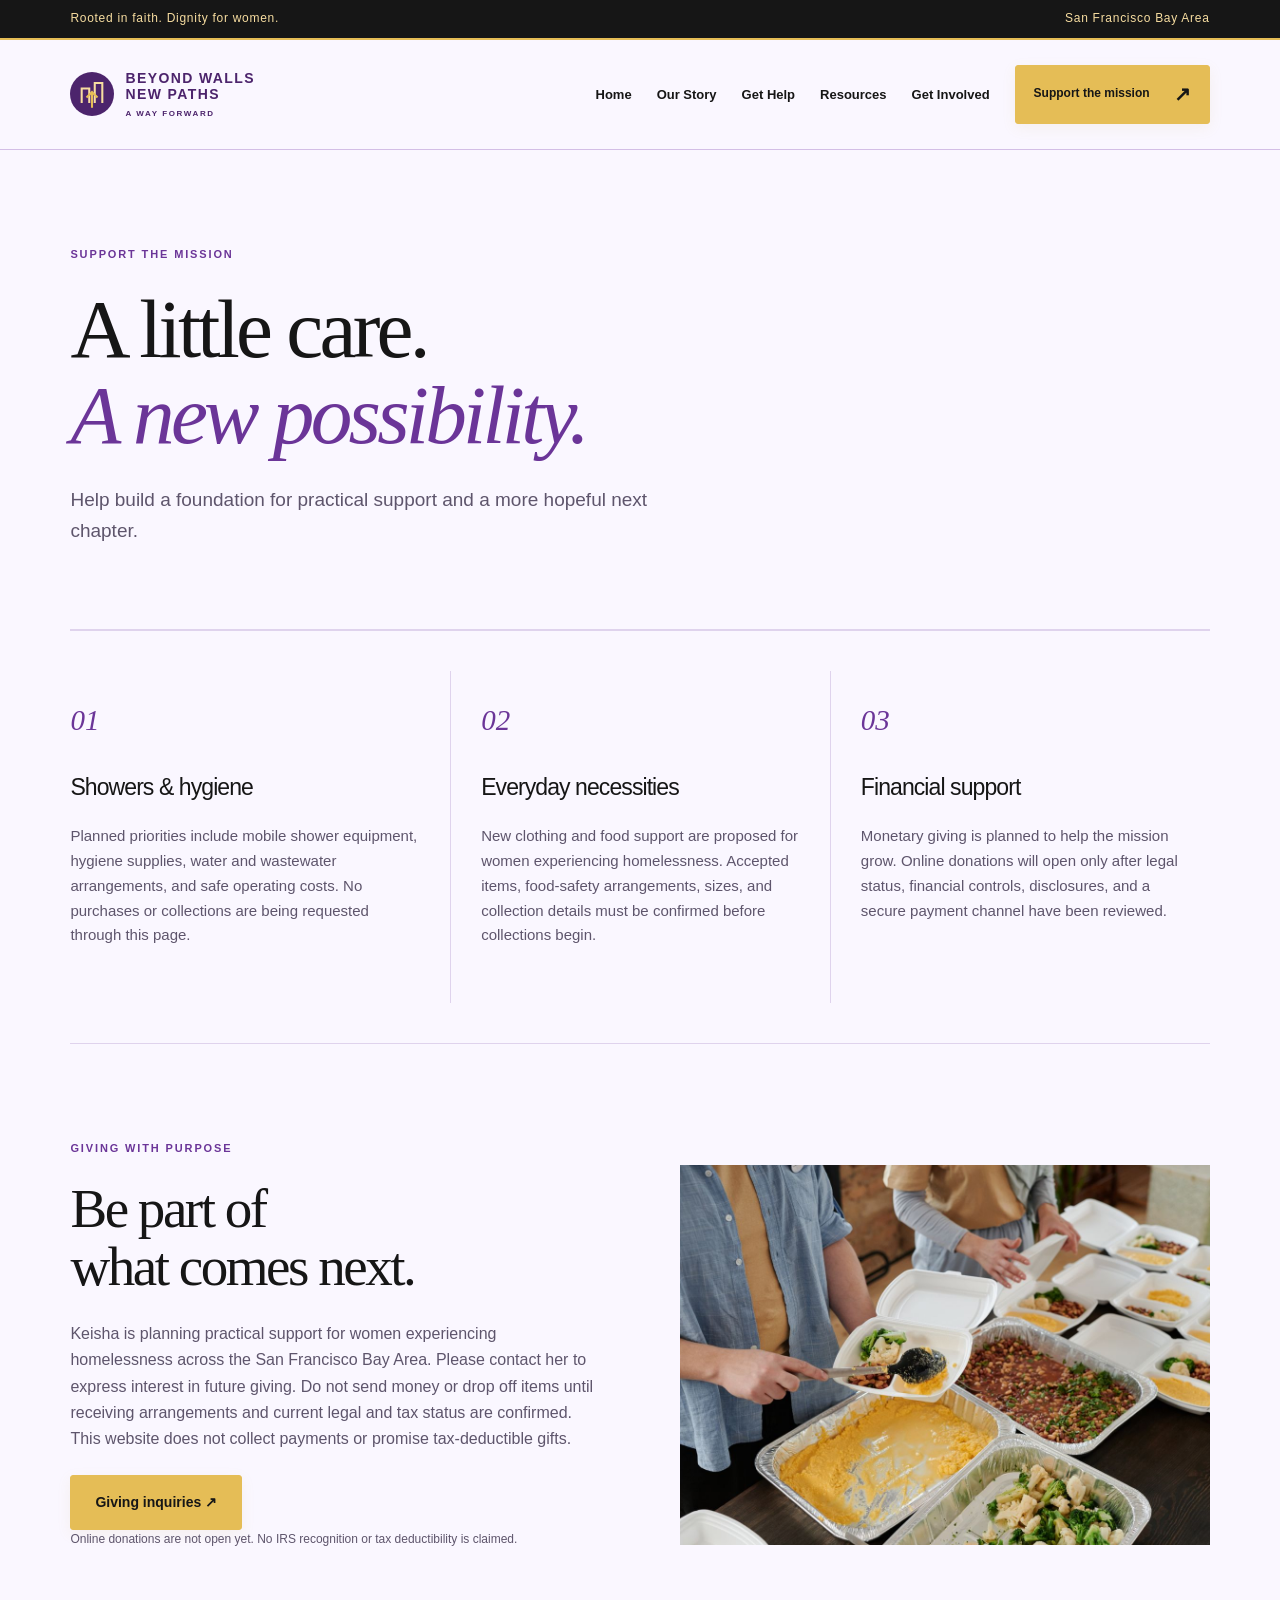
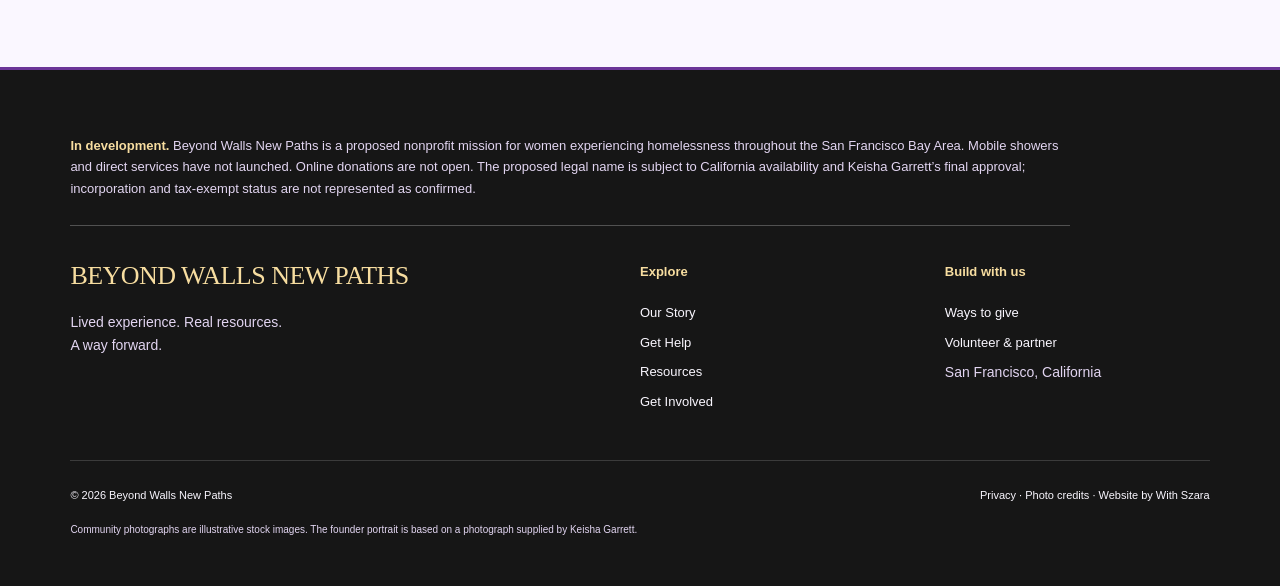
==== commit 7cda57de: "Align Beyond Walls New Paths with women-focused Bay Area mobile outreach plans; clarify launch and d" ====
--- a/donate.html
+++ b/donate.html
@@ -1 +1 @@
-<!doctype html><html lang="en"><head><meta charset="utf-8"><meta name="viewport" content="width=device-width,initial-scale=1"><title>Support the Mission | Beyond the Walls, New Paths</title><meta name="description" content="Beyond the Walls, New Paths is a developing faith inspired mission in San Francisco, focused on dignity, practical resources, and a way forward for women experiencing homelessness."><meta name="theme-color" content="#161616"><link rel="icon" href="assets/mark.svg" type="image/svg+xml"><link rel="stylesheet" href="style.css"><script src="config.js" defer></script><script src="app.js" defer></script></head><body><a class="skip" href="#main">Skip to content</a><div class="topline">Rooted in faith. Open to everyone. <span>San Francisco, California</span></div><header><a href="index.html" class="brand"><img src="assets/mark.svg" alt="" width="44" height="44"><span>BEYOND THE WALLS<br>NEW PATHS<small>A WAY FORWARD</small></span></a><button class="menu" aria-expanded="false" aria-controls="navigation">Menu ☰</button><nav id="navigation"><a href="index.html">Home</a><a href="our-story.html">Our Story</a><a href="get-help.html">Get Help</a><a href="resources.html">Resources</a><a href="get-involved.html">Get Involved</a><a href="donate.html" class="button compact">Support the mission <span aria-hidden="true">↗︎</span></a></nav></header><main id="main"><section class="pagehero wrap"><p class="eyebrow">SUPPORT THE MISSION</p><h1>A little care.<br><em>A new possibility.</em></h1><p class="lede">Help build a foundation for practical support and a more hopeful next chapter.</p></section><section class="wrap cards giving"><article><span class="number">01</span><h3>Food</h3><p>Food donations are part of the mission’s planned support. Accepted items and delivery arrangements will be confirmed before collections begin.</p></article><article><span class="number">02</span><h3>New clothing</h3><p>New clothing can meet an essential need with dignity. Needed sizes, items, and collection details will be shared when available.</p></article><article><span class="number">03</span><h3>Financial support</h3><p>Monetary giving is planned to help the mission grow. Online donations will open once payment arrangements are confirmed.</p></article></section><section class="wrap split donationpanel"><div><p class="eyebrow">GIVING WITH PURPOSE</p><h2>Be part of<br>what comes next.</h2><p>Keisha plans to welcome food, new clothing only, and monetary support. Contact her to discuss what you would like to contribute and confirm arrangements before sending items. A secure online payment option will be added when available.</p><a class="button" id="donate-link" href="get-help.html">Giving inquiries ↗︎</a><p class="formnote" id="donation-status">Online donations are not open yet.</p></div><img src="assets/meals.jpg" alt="Hands preparing food packs for a community donation effort" loading="lazy"></section></main><footer><div class="footergrid"><div><a class="footerbrand" href="index.html">BEYOND THE WALLS, NEW PATHS</a><p>Lived experience. Real resources.<br>A way forward.</p></div><div><strong>Explore</strong><a href="our-story.html">Our Story</a><a href="get-help.html">Get Help</a><a href="resources.html">Resources</a><a href="get-involved.html">Get Involved</a></div><div><strong>Build with us</strong><a href="donate.html">Ways to give</a><a href="get-involved.html">Volunteer & partner</a><p>San Francisco, California</p></div></div><div class="fine">© 2026 Beyond the Walls, New Paths <span><a href="privacy.html">Privacy</a> · <a href="photo-credits.html">Photo credits</a> · Website by With Szara</span></div><p class="stocknote">Community photographs are illustrative stock images. The founder portrait is based on a photograph supplied by Keisha Garrett.</p></footer></body></html>+<!doctype html><html lang="en"><head><meta charset="utf-8"><meta name="viewport" content="width=device-width,initial-scale=1"><title>Support the Mission | Beyond Walls New Paths</title><meta name="description" content="Beyond Walls New Paths is a developing San Francisco Bay Area mission for women experiencing homelessness, planning mobile showers, hygiene outreach, and resource navigation."><meta name="theme-color" content="#161616"><link rel="icon" href="assets/mark.svg" type="image/svg+xml"><link rel="stylesheet" href="style.css"><script src="config.js" defer></script><script src="app.js" defer></script><noscript><style>@media(max-width:800px){nav{display:flex}.menu{display:none}}</style></noscript></head><body><a class="skip" href="#main">Skip to content</a><div class="topline">Rooted in faith. Dignity for women. <span>San Francisco Bay Area</span></div><header><a href="index.html" class="brand"><img src="assets/mark.svg" alt="" width="44" height="44"><span>BEYOND WALLS<br>NEW PATHS<small>A WAY FORWARD</small></span></a><button class="menu" aria-expanded="false" aria-controls="navigation">Menu ☰</button><nav id="navigation" aria-label="Main navigation"><a href="index.html">Home</a><a href="our-story.html">Our Story</a><a href="get-help.html">Get Help</a><a href="resources.html">Resources</a><a href="get-involved.html">Get Involved</a><a href="donate.html" class="button compact">Support the mission <span aria-hidden="true">↗︎</span></a></nav></header><main id="main"><section class="pagehero wrap"><p class="eyebrow">SUPPORT THE MISSION</p><h1>A little care.<br><em>A new possibility.</em></h1><p class="lede">Help build a foundation for practical support and a more hopeful next chapter.</p></section><section class="wrap cards giving"><article><span class="number">01</span><h3>Showers &amp; hygiene</h3><p>Planned priorities include mobile shower equipment, hygiene supplies, water and wastewater arrangements, and safe operating costs. No purchases or collections are being requested through this page.</p></article><article><span class="number">02</span><h3>Everyday necessities</h3><p>New clothing and food support are proposed for women experiencing homelessness. Accepted items, food-safety arrangements, sizes, and collection details must be confirmed before collections begin.</p></article><article><span class="number">03</span><h3>Financial support</h3><p>Monetary giving is planned to help the mission grow. Online donations will open only after legal status, financial controls, disclosures, and a secure payment channel have been reviewed.</p></article></section><section class="wrap split donationpanel"><div><p class="eyebrow">GIVING WITH PURPOSE</p><h2>Be part of<br>what comes next.</h2><p>Keisha is planning practical support for women experiencing homelessness across the San Francisco Bay Area. Please contact her to express interest in future giving. Do not send money or drop off items until receiving arrangements and current legal and tax status are confirmed. This website does not collect payments or promise tax-deductible gifts.</p><a class="button" id="donate-link" href="get-help.html">Giving inquiries ↗︎</a><p class="formnote" id="donation-status">Online donations are not open yet. No IRS recognition or tax deductibility is claimed.</p></div><img src="assets/meals.jpg" alt="Hands preparing food packs for a community donation effort" loading="lazy"></section></main><footer><p class="project-status"><strong>In development.</strong> Beyond Walls New Paths is a proposed nonprofit mission for women experiencing homelessness throughout the San Francisco Bay Area. Mobile showers and direct services have not launched. Online donations are not open. The proposed legal name is subject to California availability and Keisha Garrett’s final approval; incorporation and tax-exempt status are not represented as confirmed.</p><div class="footergrid"><div><a class="footerbrand" href="index.html">BEYOND WALLS NEW PATHS</a><p>Lived experience. Real resources.<br>A way forward.</p></div><div><strong>Explore</strong><a href="our-story.html">Our Story</a><a href="get-help.html">Get Help</a><a href="resources.html">Resources</a><a href="get-involved.html">Get Involved</a></div><div><strong>Build with us</strong><a href="donate.html">Ways to give</a><a href="get-involved.html">Volunteer & partner</a><p>San Francisco, California</p></div></div><div class="fine">© 2026 Beyond Walls New Paths <span><a href="privacy.html">Privacy</a> · <a href="photo-credits.html">Photo credits</a> · Website by With Szara</span></div><p class="stocknote">Community photographs are illustrative stock images. The founder portrait is based on a photograph supplied by Keisha Garrett.</p></footer></body></html>
--- a/style.css
+++ b/style.css
@@ -1,4 +1,4 @@
-@import url('https://fonts.googleapis.com/css2?family=DM+Sans:wght@400;500;600;700&family=Manrope:wght@400;500;600;700&display=swap');:root{--cream:#faf7ff;--ink:#161616;--muted:#5e556c;--orange:#6b3598;--line:#dfd3ed;--sand:#eee4f7}*{box-sizing:border-box}body{margin:0;background:var(--cream);color:var(--ink);font:16px/1.65 'DM Sans',Arial,sans-serif}a{color:inherit;text-decoration:none}a:hover{text-decoration:underline}button,input,select,textarea{font:inherit}button,a,input,select,textarea,summary{outline-offset:5px}img{max-width:100%;display:block;object-fit:cover}.skip{position:absolute;left:12px;top:-100px;background:white;padding:10px;z-index:99}.skip:focus{top:12px}.topline{background:var(--ink);color:var(--cream);font-size:12px;letter-spacing:.06em;padding:9px 5.5%;display:flex;justify-content:space-between}header{padding:25px 5.5%;display:flex;align-items:center;justify-content:space-between;gap:30px;border-bottom:1px solid var(--line)}.brand{display:flex;align-items:center;gap:11px;font-size:14px;font-weight:700;line-height:1.15;letter-spacing:.1em}.brand small{display:block;font-size:8px;letter-spacing:.2em;margin-top:7px}nav{display:flex;align-items:center;gap:25px;font-size:13px;font-weight:600}nav [aria-current]{text-decoration:underline;text-underline-offset:7px}.button{display:inline-flex;justify-content:center;align-items:center;gap:24px;background:var(--ink);color:#fff;padding:15px 24px;border:1px solid var(--ink);border-radius:3px;font-size:14px;font-weight:600;cursor:pointer}.button:hover{background:#42205e;text-decoration:none}.button.compact{padding:12px 18px;font-size:12px}.button span{font-size:20px}.menu{display:none}.hero{display:grid;grid-template-columns:1fr 1fr;min-height:710px}.herocopy{padding:65px 9% 42px 11%}.eyebrow{font-size:11px;font-weight:700;letter-spacing:.17em;text-transform:uppercase;margin:0 0 23px}h1,h2,h3,p{margin-top:0}h1,h2{font-family:Georgia,'Times New Roman',serif;font-weight:400;line-height:1.04;letter-spacing:-.045em}h1{font-size:clamp(60px,6.4vw,100px);margin-bottom:25px}h1 em,h2 em{color:var(--orange);font-weight:400}h2{font-size:clamp(36px,4.3vw,62px);margin-bottom:26px}h3{font-size:23px;font-weight:500;line-height:1.25;letter-spacing:-.04em}p{color:var(--muted);margin-bottom:22px}.herocopy>p:not(.eyebrow){max-width:390px;font-size:17px}.actions{display:flex;align-items:center;gap:25px;flex-wrap:wrap}.textlink{font-size:14px;font-weight:600;border-bottom:1px solid var(--ink);padding-bottom:5px}.herofoot{display:flex;gap:15px;align-items:center;margin-top:42px;font-size:12px;line-height:1.45}.herophoto{position:relative;overflow:hidden;min-height:630px}.herophoto>img{width:100%;height:100%;position:absolute;object-position:50% 40%}.herophoto:after{content:'';position:absolute;inset:0;background:linear-gradient(transparent 45%,#190f26d9)}.photolabel{position:absolute;bottom:65px;left:45px;z-index:1;color:#fff;font:38px/1.1 Georgia,serif}.photolabel em{color:#f7dda0}.photoindex{position:absolute;bottom:26px;left:45px;color:white;z-index:1;font-size:10px;letter-spacing:.13em}.valuesbar{display:flex;justify-content:space-around;padding:24px 4%;background:var(--sand);font-size:13px;letter-spacing:.03em}.wrap{width:89%;max-width:1200px;margin:0 auto;padding-top:95px;padding-bottom:95px}.split{display:grid;grid-template-columns:1fr 1fr;gap:80px;align-items:start}.large{font-size:23px;line-height:1.5;color:var(--ink)}.intro{border-bottom:1px solid var(--line)}.sectionhead{display:flex;justify-content:space-between;align-items:end;gap:40px;margin-bottom:28px}.sectionhead>p{max-width:310px;font-size:14px}.cards{display:grid;grid-template-columns:repeat(3,1fr);gap:0;border-top:1px solid var(--line);border-bottom:1px solid var(--line)}.cards article{padding:33px 30px 33px 0}.cards article+article{padding-left:30px;border-left:1px solid var(--line)}.number{display:block;font:italic 29px Georgia,serif;color:var(--orange);margin-bottom:36px}.cards p{font-size:15px}.cards a{font-size:13px;font-weight:700}.imageband{height:470px;position:relative;display:flex;align-items:center;justify-content:center;text-align:center;overflow:hidden}.imageband>img{position:absolute;inset:0;width:100%;height:100%}.imageband:after{content:'';position:absolute;inset:0;background:#21102edb}.imageband>div{position:relative;z-index:1;color:white}.imageband .eyebrow{color:#f7dda0}.imageband h2{font-size:60px}.light{background:var(--cream);color:var(--ink);border-color:var(--cream)}.light:hover{background:var(--sand)}.invitation{text-align:center;max-width:800px}.invitation p{max-width:550px;margin-left:auto;margin-right:auto}.invitation .actions{justify-content:center}.outline{background:transparent;color:var(--ink)}.outline:hover{color:white}footer{background:var(--ink);color:var(--cream);padding:65px 5.5% 25px}footer p{color:#e2d5f1;font-size:14px}.footergrid{display:grid;grid-template-columns:2fr 1fr 1fr;gap:40px}.footergrid strong{font-size:13px;display:block;margin-bottom:20px}.footergrid a:not(.footerbrand){display:block;font-size:13px;margin-bottom:8px}.footerbrand{font:26px Georgia,serif;letter-spacing:-.02em;display:block;margin-bottom:20px}.fine{display:flex;justify-content:space-between;border-top:1px solid #ffffff29;margin-top:40px;padding-top:25px;font-size:11px}.stocknote{font-size:10px;max-width:740px;margin-top:18px}.pagehero{padding-bottom:60px;border-bottom:1px solid var(--line)}.pagehero h1{font-size:clamp(55px,6.5vw,88px)}.lede{max-width:620px;font-size:19px}.storyimage img,.roundedphoto{height:580px;width:100%;border-radius:3px}.storyimage small{font-size:10px;color:var(--muted)}.belief{padding-top:10px}.belief>.large{margin-top:40px}.notice{background:var(--sand);padding:30px;margin:35px 0;border-left:3px solid var(--orange)}.notice a{font-weight:700;text-decoration:underline}.notice p:last-child{margin-bottom:0}.contact{align-items:start}.formbox{padding:35px;background:#f0e6fa;border:1px solid var(--line)}.formbox h2{font-size:40px}label{display:block;font-size:13px;font-weight:600;margin-bottom:18px}input,select,textarea{display:block;width:100%;padding:12px;margin-top:7px;background:var(--cream);border:1px solid #b5a1c7;border-radius:2px;color:var(--ink);font-size:15px}textarea{resize:vertical}.formnote{font-size:12px}#form-status{font-size:14px;font-weight:600}button:disabled{background:#ddd9cf;border-color:#bbb6a9;color:#5e556c;cursor:not-allowed}details{padding:19px 0;border-bottom:1px solid var(--line)}summary{font-size:15px;font-weight:600;cursor:pointer}details p{font-size:14px;margin:15px 0 0}.resourcegrid{display:grid;grid-template-columns:1fr 1fr;gap:40px;padding-bottom:30px}.resource{border-bottom:1px solid var(--line);padding-bottom:35px}.resource h2{font-size:34px;line-height:1.15}.resource .number{margin-bottom:15px}.resource .eyebrow{margin-bottom:12px}.resourcegrid+.notice{width:89%;max-width:1200px;margin:0 auto 90px}.opportunity{border-top:1px solid var(--line);padding-top:20px}.opportunity h3{margin-bottom:12px}.giving{padding-top:40px;padding-bottom:40px}.donationpanel{align-items:center}.donationpanel img{height:380px;width:100%}.prose{max-width:850px;padding-top:65px}.prose h2{font-size:32px;margin-top:30px}.prose a{text-decoration:underline}@media(min-width:1550px){.hero{min-height:800px}.herocopy{padding-top:85px}}@media(max-width:1100px){nav{gap:13px;font-size:12px}.button.compact{gap:9px;padding:10px}.herocopy{padding:45px 7%}.hero{min-height:650px}h1{font-size:72px}.herophoto{min-height:650px}.split{gap:40px}.actions{gap:18px}}@media(max-width:800px){header{flex-wrap:wrap;padding:20px 5.5%;gap:15px}.menu{display:block;background:transparent;border:1px solid var(--line);padding:9px 12px;color:var(--ink);border-radius:2px}nav{display:none;width:100%;flex-direction:column;align-items:stretch;padding:10px 0}nav.open{display:flex}nav a{padding:8px 0}.topline{font-size:10px}.topline span{display:none}.hero{grid-template-columns:1fr}.herocopy{padding:48px 5.5% 40px}h1{font-size:74px}.herophoto{min-height:480px}.herophoto>img{object-position:50% 38%}.herofoot{margin-top:30px}.photolabel{bottom:50px;left:25px;font-size:34px}.photoindex{left:25px}.valuesbar{flex-direction:column;gap:12px;padding:22px 5.5%}.wrap{padding:60px 0}.split{grid-template-columns:1fr;gap:30px}.sectionhead{display:block}.sectionhead>p{max-width:none}.cards{grid-template-columns:1fr}.cards article,.cards article+article{padding:28px 0;border-left:0;border-bottom:1px solid var(--line)}.cards article:last-child{border-bottom:0}.number{margin-bottom:20px}.imageband{height:390px;padding:0 5.5%}.imageband h2{font-size:42px}.footergrid{grid-template-columns:1fr 1fr;gap:25px}.footergrid>div:first-child{grid-column:1/-1}.fine{flex-direction:column;gap:15px}.pagehero h1{font-size:56px}.storyimage img,.roundedphoto{height:400px}.belief{padding-top:15px}.resourcegrid{grid-template-columns:1fr;gap:30px}.resourcegrid+.notice{padding:25px;margin-bottom:60px}.formbox{padding:25px}.giving{padding:30px 0}.prose{padding-top:30px}.donationpanel img{height:280px}}@media(prefers-reduced-motion:no-preference){.button{transition:background .15s}html{scroll-behavior:smooth}}
+:root{--cream:#faf7ff;--ink:#161616;--muted:#5e556c;--orange:#6b3598;--line:#dfd3ed;--sand:#eee4f7}*{box-sizing:border-box}body{margin:0;background:var(--cream);color:var(--ink);font:16px/1.65 'DM Sans',Arial,sans-serif}a{color:inherit;text-decoration:none}a:hover{text-decoration:underline}button,input,select,textarea{font:inherit}button,a,input,select,textarea,summary{outline-offset:5px}img{max-width:100%;display:block;object-fit:cover}.skip{position:absolute;left:12px;top:-100px;background:white;padding:10px;z-index:99}.skip:focus{top:12px}.topline{background:var(--ink);color:var(--cream);font-size:12px;letter-spacing:.06em;padding:9px 5.5%;display:flex;justify-content:space-between}header{padding:25px 5.5%;display:flex;align-items:center;justify-content:space-between;gap:30px;border-bottom:1px solid var(--line)}.brand{display:flex;align-items:center;gap:11px;font-size:14px;font-weight:700;line-height:1.15;letter-spacing:.1em}.brand small{display:block;font-size:8px;letter-spacing:.2em;margin-top:7px}nav{display:flex;align-items:center;gap:25px;font-size:13px;font-weight:600}nav [aria-current]{text-decoration:underline;text-underline-offset:7px}.button{display:inline-flex;justify-content:center;align-items:center;gap:24px;background:var(--ink);color:#fff;padding:15px 24px;border:1px solid var(--ink);border-radius:3px;font-size:14px;font-weight:600;cursor:pointer}.button:hover{background:#42205e;text-decoration:none}.button.compact{padding:12px 18px;font-size:12px}.button span{font-size:20px}.menu{display:none}.hero{display:grid;grid-template-columns:1fr 1fr;min-height:710px}.herocopy{padding:65px 9% 42px 11%}.eyebrow{font-size:11px;font-weight:700;letter-spacing:.17em;text-transform:uppercase;margin:0 0 23px}h1,h2,h3,p{margin-top:0}h1,h2{font-family:Georgia,'Times New Roman',serif;font-weight:400;line-height:1.04;letter-spacing:-.045em}h1{font-size:clamp(60px,6.4vw,100px);margin-bottom:25px}h1 em,h2 em{color:var(--orange);font-weight:400}h2{font-size:clamp(36px,4.3vw,62px);margin-bottom:26px}h3{font-size:23px;font-weight:500;line-height:1.25;letter-spacing:-.04em}p{color:var(--muted);margin-bottom:22px}.herocopy>p:not(.eyebrow){max-width:390px;font-size:17px}.actions{display:flex;align-items:center;gap:25px;flex-wrap:wrap}.textlink{font-size:14px;font-weight:600;border-bottom:1px solid var(--ink);padding-bottom:5px}.herofoot{display:flex;gap:15px;align-items:center;margin-top:42px;font-size:12px;line-height:1.45}.herophoto{position:relative;overflow:hidden;min-height:630px}.herophoto>img{width:100%;height:100%;position:absolute;object-position:50% 40%}.herophoto:after{content:'';position:absolute;inset:0;background:linear-gradient(transparent 45%,#190f26d9)}.photolabel{position:absolute;bottom:65px;left:45px;z-index:1;color:#fff;font:38px/1.1 Georgia,serif}.photolabel em{color:#f7dda0}.photoindex{position:absolute;bottom:26px;left:45px;color:white;z-index:1;font-size:10px;letter-spacing:.13em}.valuesbar{display:flex;justify-content:space-around;padding:24px 4%;background:var(--sand);font-size:13px;letter-spacing:.03em}.wrap{width:89%;max-width:1200px;margin:0 auto;padding-top:95px;padding-bottom:95px}.split{display:grid;grid-template-columns:1fr 1fr;gap:80px;align-items:start}.large{font-size:23px;line-height:1.5;color:var(--ink)}.intro{border-bottom:1px solid var(--line)}.sectionhead{display:flex;justify-content:space-between;align-items:end;gap:40px;margin-bottom:28px}.sectionhead>p{max-width:310px;font-size:14px}.cards{display:grid;grid-template-columns:repeat(3,1fr);gap:0;border-top:1px solid var(--line);border-bottom:1px solid var(--line)}.cards article{padding:33px 30px 33px 0}.cards article+article{padding-left:30px;border-left:1px solid var(--line)}.number{display:block;font:italic 29px Georgia,serif;color:var(--orange);margin-bottom:36px}.cards p{font-size:15px}.cards a{font-size:13px;font-weight:700}.imageband{height:470px;position:relative;display:flex;align-items:center;justify-content:center;text-align:center;overflow:hidden}.imageband>img{position:absolute;inset:0;width:100%;height:100%}.imageband:after{content:'';position:absolute;inset:0;background:#21102edb}.imageband>div{position:relative;z-index:1;color:white}.imageband .eyebrow{color:#f7dda0}.imageband h2{font-size:60px}.light{background:var(--cream);color:var(--ink);border-color:var(--cream)}.light:hover{background:var(--sand)}.invitation{text-align:center;max-width:800px}.invitation p{max-width:550px;margin-left:auto;margin-right:auto}.invitation .actions{justify-content:center}.outline{background:transparent;color:var(--ink)}.outline:hover{color:white}footer{background:var(--ink);color:var(--cream);padding:65px 5.5% 25px}footer p{color:#e2d5f1;font-size:14px}.footergrid{display:grid;grid-template-columns:2fr 1fr 1fr;gap:40px}.footergrid strong{font-size:13px;display:block;margin-bottom:20px}.footergrid a:not(.footerbrand){display:block;font-size:13px;margin-bottom:8px}.footerbrand{font:26px Georgia,serif;letter-spacing:-.02em;display:block;margin-bottom:20px}.fine{display:flex;justify-content:space-between;border-top:1px solid #ffffff29;margin-top:40px;padding-top:25px;font-size:11px}.stocknote{font-size:10px;max-width:740px;margin-top:18px}.pagehero{padding-bottom:60px;border-bottom:1px solid var(--line)}.pagehero h1{font-size:clamp(55px,6.5vw,88px)}.lede{max-width:620px;font-size:19px}.storyimage img,.roundedphoto{height:580px;width:100%;border-radius:3px}.storyimage small{font-size:10px;color:var(--muted)}.belief{padding-top:10px}.belief>.large{margin-top:40px}.notice{background:var(--sand);padding:30px;margin:35px 0;border-left:3px solid var(--orange)}.notice a{font-weight:700;text-decoration:underline}.notice p:last-child{margin-bottom:0}.contact{align-items:start}.formbox{padding:35px;background:#f0e6fa;border:1px solid var(--line)}.formbox h2{font-size:40px}label{display:block;font-size:13px;font-weight:600;margin-bottom:18px}input,select,textarea{display:block;width:100%;padding:12px;margin-top:7px;background:var(--cream);border:1px solid #b5a1c7;border-radius:2px;color:var(--ink);font-size:15px}textarea{resize:vertical}.formnote{font-size:12px}#form-status{font-size:14px;font-weight:600}button:disabled{background:#ddd9cf;border-color:#bbb6a9;color:#5e556c;cursor:not-allowed}details{padding:19px 0;border-bottom:1px solid var(--line)}summary{font-size:15px;font-weight:600;cursor:pointer}details p{font-size:14px;margin:15px 0 0}.resourcegrid{display:grid;grid-template-columns:1fr 1fr;gap:40px;padding-bottom:30px}.resource{border-bottom:1px solid var(--line);padding-bottom:35px}.resource h2{font-size:34px;line-height:1.15}.resource .number{margin-bottom:15px}.resource .eyebrow{margin-bottom:12px}.resourcegrid+.notice{width:89%;max-width:1200px;margin:0 auto 90px}.opportunity{border-top:1px solid var(--line);padding-top:20px}.opportunity h3{margin-bottom:12px}.giving{padding-top:40px;padding-bottom:40px}.donationpanel{align-items:center}.donationpanel img{height:380px;width:100%}.prose{max-width:850px;padding-top:65px}.prose h2{font-size:32px;margin-top:30px}.prose a{text-decoration:underline}@media(min-width:1550px){.hero{min-height:800px}.herocopy{padding-top:85px}}@media(max-width:1100px){nav{gap:13px;font-size:12px}.button.compact{gap:9px;padding:10px}.herocopy{padding:45px 7%}.hero{min-height:650px}h1{font-size:72px}.herophoto{min-height:650px}.split{gap:40px}.actions{gap:18px}}@media(max-width:800px){header{flex-wrap:wrap;padding:20px 5.5%;gap:15px}.menu{display:block;background:transparent;border:1px solid var(--line);padding:9px 12px;color:var(--ink);border-radius:2px}nav{display:none;width:100%;flex-direction:column;align-items:stretch;padding:10px 0}nav.open{display:flex}nav a{padding:8px 0}.topline{font-size:10px}.topline span{display:none}.hero{grid-template-columns:1fr}.herocopy{padding:48px 5.5% 40px}h1{font-size:74px}.herophoto{min-height:480px}.herophoto>img{object-position:50% 38%}.herofoot{margin-top:30px}.photolabel{bottom:50px;left:25px;font-size:34px}.photoindex{left:25px}.valuesbar{flex-direction:column;gap:12px;padding:22px 5.5%}.wrap{padding:60px 0}.split{grid-template-columns:1fr;gap:30px}.sectionhead{display:block}.sectionhead>p{max-width:none}.cards{grid-template-columns:1fr}.cards article,.cards article+article{padding:28px 0;border-left:0;border-bottom:1px solid var(--line)}.cards article:last-child{border-bottom:0}.number{margin-bottom:20px}.imageband{height:390px;padding:0 5.5%}.imageband h2{font-size:42px}.footergrid{grid-template-columns:1fr 1fr;gap:25px}.footergrid>div:first-child{grid-column:1/-1}.fine{flex-direction:column;gap:15px}.pagehero h1{font-size:56px}.storyimage img,.roundedphoto{height:400px}.belief{padding-top:15px}.resourcegrid{grid-template-columns:1fr;gap:30px}.resourcegrid+.notice{padding:25px;margin-bottom:60px}.formbox{padding:25px}.giving{padding:30px 0}.prose{padding-top:30px}.donationpanel img{height:280px}}@media(prefers-reduced-motion:no-preference){.button{transition:background .15s}html{scroll-behavior:smooth}}
 /* Royal purple, black, and gold. */
 :root{--gold:#e5bd56;--gold-light:#f7dda0}header{background:#faf7ff}.topline{color:var(--gold-light)}.button{background:var(--gold);color:#161616;border-color:var(--gold);box-shadow:0 4px 14px #c6a54b18}.button:hover{background:#f2d17a;color:#161616}.outline{background:transparent;border-color:#161616;box-shadow:none}.outline:hover{background:#161616;color:#fff}.light{background:#faf7ff;border-color:#faf7ff;color:#161616}.hero{background:linear-gradient(135deg,#161616 0%,#321747 100%)}.herocopy{color:#fff8e7}.herocopy .eyebrow,.herocopy h1 em{color:var(--gold-light)}.herocopy>p:not(.eyebrow){color:#e2d5f1}.herocopy .textlink{border-color:var(--gold-light);color:var(--gold-light)}.herofoot{color:#e2d5f1}.valuesbar{background:#4c246c;color:var(--gold-light)}.photolabel em,.imageband .eyebrow{color:var(--gold-light)}footer .footerbrand,footer strong{color:var(--gold-light)}.storyimage img.founderportrait{object-position:center 27%;height:auto;max-height:680px;aspect-ratio:3/4;border:1px solid #d6b65e}.founderhome{background:#f0e6fa;border:1px solid #dfd3ed;padding:35px;align-items:center;gap:35px;margin-top:45px}.founderhome img{width:180px;height:230px;object-position:center 30%;border-radius:3px}.founderhome h3{font:32px Georgia,serif}.founderhome .eyebrow{margin-bottom:12px}.founderhome p{margin-bottom:15px}.contactemail{overflow-wrap:anywhere;font-size:14px}.storyimage small{display:block;margin-top:9px}@media(max-width:800px){.founderhome{padding:25px}.founderhome img{width:150px;height:190px}.storyimage img.founderportrait{max-height:530px}.herocopy h1{font-size:clamp(58px,15vw,74px)}}
 
@@ -10,3 +10,11 @@
 
 /* Editorial founder layout and consistent photographic framing. */
 .founderhome{grid-template-columns:180px minmax(0,1fr)}.founderhome img{height:auto;aspect-ratio:3/4;object-position:center center;background:#e9e4df}.storyimage img.founderportrait{object-position:center center;object-fit:cover}.founderhome h3{line-height:1.15}.care-icon{border-radius:14px}.cards a,.textlink{font-variant-emoji:text}@media(max-width:800px){.founderhome{grid-template-columns:1fr}.founderhome img{width:180px;max-width:100%;height:auto;aspect-ratio:3/4}}
+
+/* Review fixes: readable status, small screens, keyboard and no-script access. */
+.project-status{max-width:1000px;font-size:13px;line-height:1.65;border-bottom:1px solid #ffffff40;padding-bottom:26px;margin-bottom:35px}.project-status strong{color:var(--gold-light)}
+main p a:not(.button){text-decoration:underline;text-underline-offset:3px}
+button:focus-visible{outline:3px solid #8a51b7;outline-offset:5px}
+.herocopy{min-width:0}.herocopy h1{font-size:clamp(56px,5.7vw,90px)}.topline{flex-wrap:wrap;gap:5px}p,li{overflow-wrap:break-word}.split>*,.cards article{min-width:0}
+@media(max-width:1100px) and (min-width:801px){header{flex-wrap:wrap}nav{flex-wrap:wrap;gap:20px}nav a{min-height:32px}.herocopy h1{font-size:58px}}
+@media(max-width:800px){.herocopy h1{font-size:clamp(45px,12.6vw,74px)}.pagehero h1{font-size:clamp(42px,12vw,56px)}nav a{min-height:44px}.brand{font-size:12px;letter-spacing:.07em}.menu{min-height:44px}.photoindex{font-size:9px}.formbox{padding:22px}.footerbrand{font-size:24px}.resource h2{font-size:30px}}
